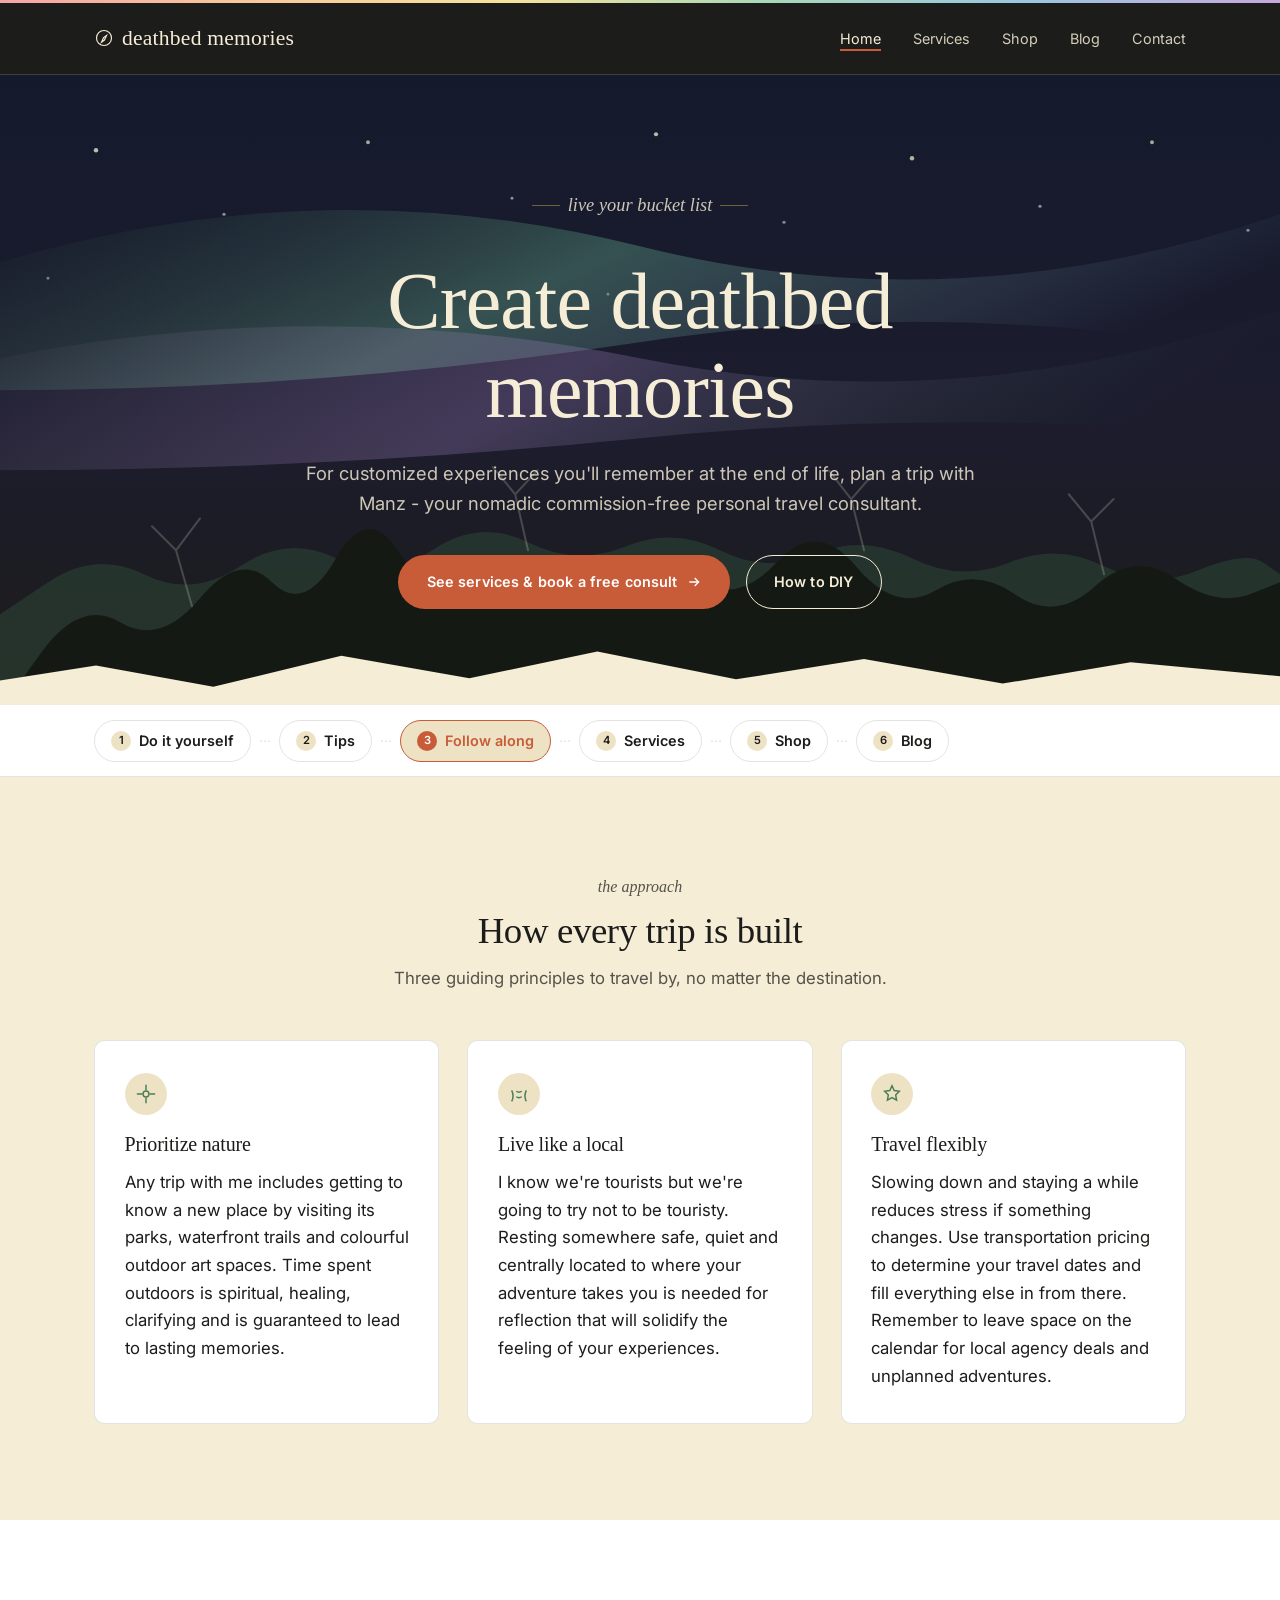
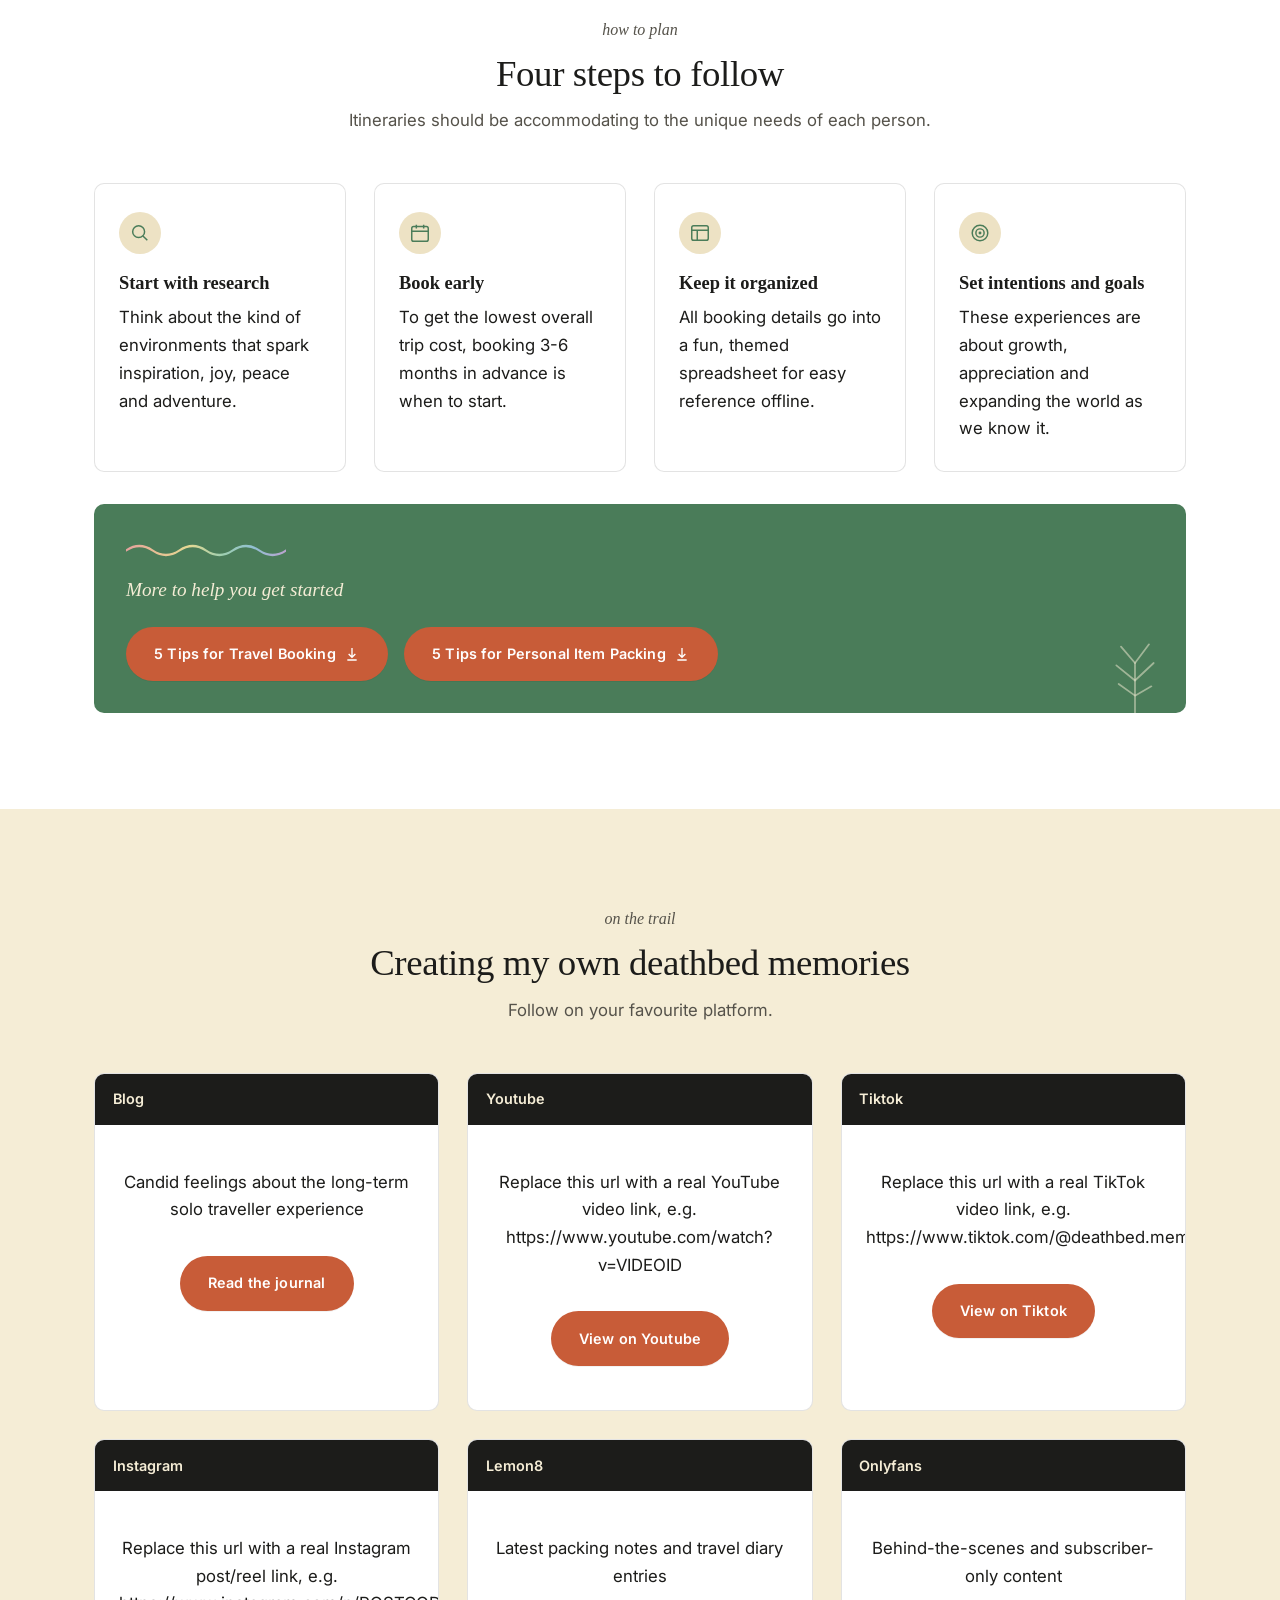
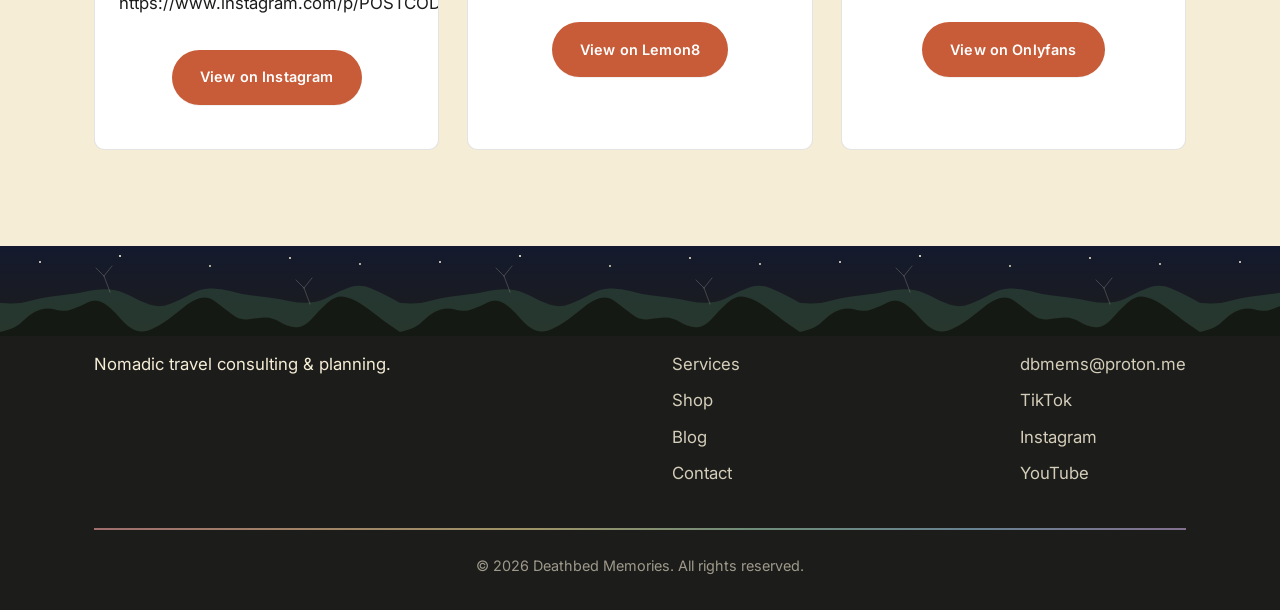
==== index.html @ 3b746b72 "Update text for tips and packing items" ====
<!DOCTYPE html>
<html lang="en">
<head>
<meta charset="UTF-8">
<meta name="viewport" content="width=device-width, initial-scale=1.0">
<title>Deathbed Memories — Travel Planning &amp; Consulting</title>
<meta name="description" content="Create the memories you want to have before you die.">
<link rel="preconnect" href="https://fonts.googleapis.com">
<link href="https://fonts.googleapis.com/css2?family=Inter:wght@400;500;600;700&display=swap" rel="stylesheet">
<link rel="stylesheet" href="css/style.css">
</head>
<body>

<header class="site-header">
  <nav class="nav">
    <a class="nav-logo" href="index.html">
      <svg width="20" height="20" viewBox="0 0 24 24" fill="none" stroke="currentColor" stroke-width="1.4"><circle cx="12" cy="12" r="9"/><path d="M15 9l-2.5 5.5L9 17l2.5-5.5L15 9z"/></svg>
      deathbed memories
    </a>
    <button class="nav-toggle" aria-label="Toggle menu">☰</button>
    <ul class="nav-links">
      <li><a href="index.html" class="active">Home</a></li>
      <li><a href="services.html">Services</a></li>
      <li><a href="shop.html">Shop</a></li>
      <li><a href="blog.html">Blog</a></li>
      <li><a href="contact.html">Contact</a></li>
    </ul>
  </nav>
</header>

<section class="hero">
  <div class="topo-bg" aria-hidden="true">
    <svg viewBox="0 0 800 400" preserveAspectRatio="xMidYMid slice">
      <defs>
        <linearGradient id="skyGrad" x1="0" y1="0" x2="0" y2="1">
          <stop offset="0%" stop-color="#141a2e"/>
          <stop offset="55%" stop-color="#1c1c2f"/>
          <stop offset="100%" stop-color="#1C1C1A"/>
        </linearGradient>
        <linearGradient id="auroraGrad1" x1="0" y1="0" x2="1" y2="0.3">
          <stop offset="0%" stop-color="#4A7C59" stop-opacity="0"/>
          <stop offset="50%" stop-color="#6fbf9a" stop-opacity="0.35"/>
          <stop offset="100%" stop-color="#9AC7E0" stop-opacity="0"/>
        </linearGradient>
        <linearGradient id="auroraGrad2" x1="0" y1="0" x2="1" y2="0.2">
          <stop offset="0%" stop-color="#C7A8DB" stop-opacity="0"/>
          <stop offset="50%" stop-color="#a888c9" stop-opacity="0.3"/>
          <stop offset="100%" stop-color="#4A7C59" stop-opacity="0"/>
        </linearGradient>
      </defs>
      <rect width="800" height="400" fill="url(#skyGrad)"/>
      <g fill="#F5EDD6">
        <circle cx="60" cy="50" r="1.4" opacity="0.8"/>
        <circle cx="140" cy="90" r="1" opacity="0.6"/>
        <circle cx="230" cy="45" r="1.2" opacity="0.7"/>
        <circle cx="320" cy="80" r="0.9" opacity="0.6"/>
        <circle cx="410" cy="40" r="1.3" opacity="0.8"/>
        <circle cx="490" cy="95" r="1" opacity="0.55"/>
        <circle cx="570" cy="55" r="1.4" opacity="0.75"/>
        <circle cx="650" cy="85" r="1" opacity="0.6"/>
        <circle cx="720" cy="45" r="1.2" opacity="0.7"/>
        <circle cx="780" cy="100" r="1" opacity="0.55"/>
        <circle cx="30" cy="130" r="0.9" opacity="0.5"/>
        <circle cx="380" cy="140" r="0.9" opacity="0.45"/>
      </g>
      <path d="M0,120 Q200,60 400,110 T800,90 L800,180 Q600,140 400,170 T0,200 Z" fill="url(#auroraGrad1)"/>
      <path d="M0,180 Q200,140 400,180 T800,150 L800,230 Q600,210 400,230 T0,250 Z" fill="url(#auroraGrad2)"/>
      <path d="M0,340 Q0,340 30,320 Q60,300 90,315 Q120,330 150,310 Q180,290 210,305 Q240,320 270,300 Q300,280 330,295 Q360,310 390,298 Q420,285 450,300 Q480,315 510,302 Q540,290 570,305 Q600,320 630,308 Q660,295 690,310 Q720,325 750,312 Q780,300 790,308 L800,315 L800,400 L0,400 Z" fill="#2f4a3a" opacity="0.55"/>
      <path d="M0,400 Q0,400 25,365 Q50,330 75,345 Q100,360 125,330 Q150,300 170,320 Q190,340 210,305 Q230,270 250,302 Q270,335 295,322 Q320,310 345,328 Q370,345 390,322 Q410,300 435,318 Q460,335 485,308 Q510,280 535,310 Q560,340 585,325 Q610,310 635,328 Q660,345 685,322 Q710,300 735,318 Q760,335 780,328 L800,320 L800,400 L0,400 Z" fill="#141a13"/>
      <g stroke="rgba(245,237,214,0.22)" stroke-width="1.3" fill="none" stroke-linecap="round">
        <path d="M120,335 L110,300 M110,300 L95,285 M110,300 L125,280"/>
        <path d="M330,300 L322,265 M322,265 L308,248 M322,265 L336,250"/>
        <path d="M540,300 L532,268 M532,268 L518,250 M532,268 L546,252"/>
        <path d="M690,315 L682,282 M682,282 L668,265 M682,282 L696,268"/>
      </g>
    </svg>
  </div>
  <div class="wrap hero-inner">
    <p class="hero-tag">live your bucket list</p>
    <h1>Create deathbed memories</h1>
    <p>
      For customized experiences you'll remember at the end of life, plan a trip with Manz - your nomadic commission-free personal travel consultant.
    </p>
    <div class="hero-actions">
      <a class="btn btn-primary" href="services.html">
        See services &amp; book a free consult
        <svg class="arrow" width="16" height="16" viewBox="0 0 24 24" fill="none" stroke="currentColor" stroke-width="2"><path d="M5 12h14M13 6l6 6-6 6"/></svg>
      </a>
      <a class="btn btn-outline" href="#concept">How to DIY</a>
    </div>
  </div>
  <div class="ridge-divider" aria-hidden="true">
    <svg viewBox="0 0 1200 120" preserveAspectRatio="none">
      <path fill="var(--color-cream)" d="M0,120 L0,72 L90,44 L200,84 L320,26 L440,68 L560,18 L690,70 L810,32 L940,78 L1060,38 L1200,64 L1200,120 Z"/>
    </svg>
  </div>
</section>

<nav class="trail-nav" aria-label="Page sections">
  <div class="wrap">
    <a class="trail-stop" data-section="concept" href="#concept"><span class="num">1</span> Do it yourself</a>
    <span class="trail-connector">···</span>
    <a class="trail-stop" data-section="values" href="#values"><span class="num">2</span> Tips</a>
    <span class="trail-connector">···</span>
    <a class="trail-stop" data-section="follow" href="#follow"><span class="num">3</span> Follow along</a>
    <span class="trail-connector">···</span>
    <a class="trail-stop" href="services.html"><span class="num">4</span> Services</a>
    <span class="trail-connector">···</span>
    <a class="trail-stop" href="shop.html"><span class="num">5</span> Shop</a>
    <span class="trail-connector">···</span>
    <a class="trail-stop" href="blog.html"><span class="num">6</span> Blog</a>
  </div>
</nav>

<section id="concept">
  <div class="wrap">
    <div class="section-head reveal">
      <p class="eyebrow">the approach</p>
      <h2>How every trip is built</h2>
      <p>
        Three guiding principles to travel by, no matter the destination.
      </p>
    </div>
    <div class="grid reveal-stagger">
      <div class="card reveal" style="--i:0">
        <div class="card-icon"><svg viewBox="0 0 24 24" fill="none" stroke="currentColor" stroke-width="1.6"><path d="M12 2v6M12 16v6M2 12h6M16 12h6"/><circle cx="12" cy="12" r="3.2"/></svg></div>
        <h3>Prioritize nature</h3>
        <p>
          Any trip with me includes getting to know a new place by visiting
          its parks, waterfront trails and colourful outdoor art spaces.
          Time spent outdoors is spiritual, healing, clarifying and is
          guaranteed to lead to lasting memories.
        </p>
      </div>
      <div class="card reveal" style="--i:1">
        <div class="card-icon"><svg viewBox="0 0 24 24" fill="none" stroke="currentColor" stroke-width="1.6"><path d="M4 20c2-4 2-8 0-12M20 20c-2-4-2-8 0-12" /><path d="M9 9c1.5 1 4.5 1 6 0M9 15c1.5 1 4.5 1 6 0"/></svg></div>
        <h3>Live like a local</h3>
        <p>
          I know we're tourists but we're going to try not to be touristy.
          Resting somewhere safe, quiet and centrally located to where your
          adventure takes you is needed for reflection that will solidify
          the feeling of your experiences.
        </p>
      </div>
      <div class="card reveal" style="--i:2">
        <div class="card-icon"><svg viewBox="0 0 24 24" fill="none" stroke="currentColor" stroke-width="1.6"><path d="M12 3l2.4 5.2L20 9l-4 4 1 5.8L12 16l-5 2.8 1-5.8-4-4 5.6-.8L12 3z"/></svg></div>
        <h3>Travel flexibly</h3>
        <p>
          Slowing down and staying a while reduces stress if something
          changes. Use transportation pricing to determine your travel
          dates and fill everything else in from there. Remember to leave
          space on the calendar for local agency deals and unplanned
          adventures.
        </p>
      </div>
    </div>
  </div>
</section>

<section id="values" class="section-alt">
  <div class="wrap">
    <div class="section-head reveal">
      <p class="eyebrow">how to plan</p>
      <h2>Four steps to follow</h2>
      <p>
        Itineraries should be accommodating to the unique needs of each
        person.
      </p>
    </div>
    <ul class="values-list reveal-stagger">
      <li class="reveal" style="--i:0">
        <div class="card-icon"><svg viewBox="0 0 24 24" fill="none" stroke="currentColor" stroke-width="1.6"><circle cx="10.5" cy="10.5" r="6.5"/><path d="M20 20l-4.8-4.8"/></svg></div>
        <strong>Start with research</strong>
        Think about the kind of environments that spark inspiration, joy,
        peace and adventure.
      </li>
      <li class="reveal" style="--i:1">
        <div class="card-icon"><svg viewBox="0 0 24 24" fill="none" stroke="currentColor" stroke-width="1.6"><rect x="3" y="5" width="18" height="16" rx="2"/><path d="M3 10h18M8 3v4M16 3v4"/></svg></div>
        <strong>Book early</strong>
        To get the lowest overall trip cost, booking 3-6 months in advance
        is when to start.
      </li>
      <li class="reveal" style="--i:2">
        <div class="card-icon"><svg viewBox="0 0 24 24" fill="none" stroke="currentColor" stroke-width="1.6"><rect x="3" y="4" width="18" height="16" rx="2"/><path d="M3 9h18M9 9v11"/></svg></div>
        <strong>Keep it organized</strong>
        All booking details go into a fun, themed spreadsheet for easy
        reference offline.
      </li>
      <li class="reveal" style="--i:3">
        <div class="card-icon"><svg viewBox="0 0 24 24" fill="none" stroke="currentColor" stroke-width="1.6"><circle cx="12" cy="12" r="8.5"/><circle cx="12" cy="12" r="4.5"/><circle cx="12" cy="12" r="0.8" fill="currentColor"/></svg></div>
        <strong>Set intentions and goals</strong>
        These experiences are about growth, appreciation and expanding the
        world as we know it.
      </li>
    </ul>
    <div class="who-block reveal mt-2">
      <div class="pride-squiggle" aria-hidden="true">
        <svg viewBox="0 0 300 24" preserveAspectRatio="none">
          <defs>
            <linearGradient id="prideGrad" x1="0" y1="0" x2="1" y2="0">
              <stop offset="0%" stop-color="#F6A5A5"/>
              <stop offset="20%" stop-color="#F8C99B"/>
              <stop offset="40%" stop-color="#F5E39B"/>
              <stop offset="60%" stop-color="#A8D8B9"/>
              <stop offset="80%" stop-color="#9AC7E0"/>
              <stop offset="100%" stop-color="#C7A8DB"/>
            </linearGradient>
          </defs>
          <path d="M0,14 Q25,2 50,14 T100,14 T150,14 T200,14 T250,14 T300,14" fill="none" stroke="url(#prideGrad)" stroke-width="3" stroke-linecap="round"/>
        </svg>
      </div>
      <svg class="who-tree" viewBox="0 0 60 80" aria-hidden="true">
        <path d="M30 74V30" stroke="var(--color-cream)" stroke-width="1.5" stroke-linecap="round" opacity="0.5"/>
        <path d="M30 30 L18 16 M30 30 L42 14 M30 45 L14 32 M30 45 L46 30 M30 58 L16 48 M30 58 L44 50" stroke="var(--color-cream)" stroke-width="1.5" stroke-linecap="round" opacity="0.5" fill="none"/>
      </svg>
      <p class="who-lead">More to help you get started</p>
      <div class="who-actions">
        <a class="btn btn-primary" href="files/5-tips-travel-booking.pdf" target="_blank" rel="noopener">
          5 Tips for Travel Booking
          <svg class="arrow" width="16" height="16" viewBox="0 0 24 24" fill="none" stroke="currentColor" stroke-width="2"><path d="M12 3v13M7 12l5 5 5-5M5 21h14"/></svg>
        </a>
        <a class="btn btn-primary" href="files/5-packing-tips.pdf" target="_blank" rel="noopener">
          5 Tips for Personal Item Packing
          <svg class="arrow" width="16" height="16" viewBox="0 0 24 24" fill="none" stroke="currentColor" stroke-width="2"><path d="M12 3v13M7 12l5 5 5-5M5 21h14"/></svg>
        </a>
      </div>
    </div>
  </div>
</section>

<section id="follow">
  <div class="wrap">
    <div class="section-head reveal">
      <p class="eyebrow">on the trail</p>
      <h2>Creating my own deathbed memories</h2>
      <p>Follow on your favourite platform.</p>
    </div>
    <div class="grid reveal" id="social-grid">
      <div class="social-card">
        <div class="platform-label"><span>Blog</span></div>
        <div class="link-card">
          <p>Candid feelings about the long-term solo traveller experience</p>
          <a class="btn btn-primary mt-2" href="blog.html">Read the journal</a>
        </div>
      </div>
      <!-- the rest are filled in by js/social.js -->
    </div>
  </div>
</section>

<footer class="site-footer">
  <div class="wrap">
    <div class="footer-grid">
      <div>
        <h4>deathbed memories</h4>
        <p>Nomadic travel consulting &amp; planning.</p>
      </div>
      <div>
        <h4>Site</h4>
        <ul class="footer-links">
          <li><a href="services.html">Services</a></li>
          <li><a href="shop.html">Shop</a></li>
          <li><a href="blog.html">Blog</a></li>
          <li><a href="contact.html">Contact</a></li>
        </ul>
      </div>
      <div>
        <h4>Contact</h4>
        <ul class="footer-links">
          <li><a href="mailto:dbmems@proton.me">dbmems@proton.me</a></li>
          <li><a href="https://www.tiktok.com/@deathbed.memories" target="_blank" rel="noopener">TikTok</a></li>
          <li><a href="https://www.instagram.com/deathbed.memories/" target="_blank" rel="noopener">Instagram</a></li>
          <li><a href="https://www.youtube.com/@deathbed.memoriess" target="_blank" rel="noopener">YouTube</a></li>
        </ul>
      </div>
    </div>
    <div class="footer-bottom">&copy; 2026 Deathbed Memories. All rights reserved.</div>
  </div>
</footer>

<script src="js/main.js"></script>
<script src="js/reveal.js"></script>
<script src="js/social.js"></script>
</body>
</html>
---- css/style.css ----
/* ============================================================
   DEATHBED MEMORIES — GLOBAL STYLESHEET (v2, redesign)
   ============================================================
   HOW TO EDIT THIS FILE:
   - Search this file for the SECTION label you want, e.g. "COLORS"
     or "BUTTONS" (Ctrl/Cmd+F).
   - Colors, fonts and sizes are set ONCE as variables in section 1.
     Change a value there and it updates the whole site.
   - The design concept: a "trail map" motif — thin topographic
     contour lines, ridge-line dividers between sections, and a
     waypoint trail as in-page navigation on the homepage. It's all
     drawn with CSS/SVG, so nothing here depends on photos loading.
   ============================================================ */

/* ---------- 1. COLORS, FONTS & SPACING (edit these first) ---------- */
:root {
  /* Brand colors — from your brand deck. Change a hex code here to
     change that color everywhere on the site. */
  --color-dark:       #1C1C1A;  /* near-black — dark sections, body text */
  --color-cream:      #F5EDD6;  /* main background */
  --color-cream-2:    #EDE2C4;  /* slightly deeper cream, for texture/cards */
  --color-terracotta: #C85C38;  /* primary accent — buttons, links, warmth */
  --color-forest:     #4A7C59;  /* secondary accent — nature, values */
  --color-yellow:     #D4A843;  /* highlight accent, used sparingly */
  --color-white:      #FFFFFF;
  --color-line:       rgba(28,28,26,0.12); /* hairline / contour line color on light bg */
  --color-line-dark:  rgba(245,237,214,0.16); /* contour line color on dark bg */

  /* Fonts — headers stay Georgia (your brand deck spec, loads
     instantly, no download). Body uses "Inter", a free Google Font.
     To swap either, change the variable AND the <link> tag in each
     HTML file's <head>. */
  --font-header: Georgia, 'Times New Roman', serif;
  --font-body: 'Inter', -apple-system, BlinkMacSystemFont, 'Segoe UI', sans-serif;

  /* Font sizes — change these to resize text across the whole site */
  --size-hero:    clamp(2.6rem, 7vw, 5rem);
  --size-h1:      clamp(2rem, 4vw, 2.8rem);
  --size-h2:      clamp(1.6rem, 3.2vw, 2.3rem);
  --size-h3:      1.25rem;
  --size-body:    1.05rem;
  --size-small:   0.9rem;

  /* Spacing + shape */
  --radius: 10px;
  --radius-pill: 999px;
  --max-width: 1140px;
  --gap: 1.75rem;
  --section-padding: 6rem;
  --ease: cubic-bezier(.22,.68,0,1);
}

/* ---------- 2. RESET & BASE ---------- */
* { box-sizing: border-box; margin: 0; padding: 0; }

html { scroll-behavior: smooth; }

@media (prefers-reduced-motion: reduce) {
  html { scroll-behavior: auto; }
  *, *::before, *::after { animation-duration: 0.001ms !important; transition-duration: 0.001ms !important; }
}

body {
  font-family: var(--font-body);
  font-size: var(--size-body);
  color: var(--color-dark);
  background: var(--color-cream);
  line-height: 1.65;
}

img { max-width: 100%; display: block; }

a { color: var(--color-terracotta); text-decoration: none; }
a:hover { text-decoration: underline; }

h1, h2, h3 {
  font-family: var(--font-header);
  line-height: 1.12;
  font-weight: normal;
  letter-spacing: -0.01em;
}

.wrap {
  max-width: var(--max-width);
  margin: 0 auto;
  padding: 0 1.5rem;
}

section { padding: var(--section-padding) 0; position: relative; }

a:focus-visible, button:focus-visible, input:focus-visible, textarea:focus-visible, select:focus-visible {
  outline: 3px solid var(--color-forest);
  outline-offset: 2px;
}

/* ---------- 3. SCROLL-REVEAL (one deliberate motion, not scattered) ---------- */
.reveal {
  opacity: 0;
  transform: translateY(18px);
  transition: opacity 0.7s var(--ease), transform 0.7s var(--ease);
}
.reveal.in-view { opacity: 1; transform: translateY(0); }
.reveal-stagger.in-view > * { transition-delay: calc(var(--i, 0) * 90ms); }

/* ---------- 4. TOPOGRAPHIC TEXTURE (background contour lines) ---------- */
.topo-bg {
  position: absolute;
  inset: 0;
  pointer-events: none;
  opacity: 0.95;
  overflow: hidden;
}
.topo-bg svg { width: 100%; height: 100%; }

/* Ridge-line divider between sections — an SVG silhouette that reads
   as a distant mountain range. Placed at the bottom of a section. */
.ridge-divider {
  display: block;
  width: 100%;
  height: auto;
  line-height: 0;
}
.ridge-divider svg { width: 100%; height: 64px; display: block; }

/* ---------- 5. NAVIGATION ---------- */
.site-header {
  background: var(--color-dark);
  color: var(--color-cream);
  position: sticky;
  top: 0;
  z-index: 50;
  border-bottom: 1px solid var(--color-line-dark);
}
.site-header::before {
  content: '';
  display: block;
  height: 3px;
  width: 100%;
  background: linear-gradient(90deg, #F6A5A5, #F8C99B, #F5E39B, #A8D8B9, #9AC7E0, #C7A8DB);
}

.nav {
  display: flex;
  align-items: center;
  justify-content: space-between;
  padding: 1.1rem 1.5rem;
  max-width: var(--max-width);
  margin: 0 auto;
}

.nav-logo {
  font-family: var(--font-header);
  font-size: 1.35rem;
  color: var(--color-cream);
  letter-spacing: 0.01em;
  display: flex;
  align-items: center;
  gap: 0.5rem;
}
.nav-logo:hover { text-decoration: none; opacity: 0.85; }
.nav-logo svg { flex-shrink: 0; }

.nav-links {
  display: flex;
  align-items: center;
  gap: 2rem;
  list-style: none;
}

.nav-links a {
  color: var(--color-cream);
  font-size: var(--size-small);
  opacity: 0.85;
  position: relative;
  padding-bottom: 4px;
}
.nav-links a:hover { opacity: 1; text-decoration: none; }
.nav-links a.active { opacity: 1; }
.nav-links a.active::after {
  content: '';
  position: absolute;
  left: 0; right: 0; bottom: 0;
  height: 2px;
  background: var(--color-terracotta);
}

.nav-toggle {
  display: none;
  background: none;
  border: none;
  color: var(--color-cream);
  font-size: 1.6rem;
  cursor: pointer;
}

@media (max-width: 780px) {
  .nav-toggle { display: block; }
  .nav-links {
    display: none;
    flex-direction: column;
    align-items: flex-start;
    gap: 1.25rem;
    width: 100%;
    padding: 1.5rem 1.5rem 2rem;
  }
  .nav-links.open { display: flex; }
  .nav { flex-wrap: wrap; }
}

/* ---------- 6. HERO ---------- */
.hero {
  background: var(--color-dark);
  color: var(--color-cream);
  padding: 7rem 0 6rem;
  text-align: center;
  overflow: hidden;
}

.hero-inner { position: relative; z-index: 2; }

.hero h1 {
  font-size: var(--size-hero);
  color: var(--color-cream);
  max-width: 17ch;
  margin: 0 auto 1.4rem;
}

.hero p {
  max-width: 58ch;
  margin: 0 auto 2.25rem;
  font-size: 1.15rem;
  color: var(--color-cream);
  opacity: 0.82;
}

.hero-tag {
  display: inline-flex;
  align-items: center;
  gap: 0.5rem;
  font-family: var(--font-header);
  font-style: italic;
  color: var(--color-yellow);
  margin-bottom: 1.25rem;
  font-size: 1.05rem;
}
.hero-tag::before, .hero-tag::after {
  content: '';
  width: 28px;
  height: 1px;
  background: var(--color-yellow);
  opacity: 0.6;
}

.hero-actions { display: flex; gap: 1rem; justify-content: center; flex-wrap: wrap; }

.hero .ridge-divider { position: absolute; left: 0; right: 0; bottom: -1px; z-index: 1; }

/* Simple hero page variant (for interior pages — no big topo bg) */
.hero-simple { padding: 5.5rem 0 5rem; text-align: left; }
.hero-simple h1 { margin: 0 0 1rem; }
.hero-simple p { margin: 0; max-width: 60ch; }
.hero-simple .hero-tag { margin-bottom: 0.85rem; }

/* ---------- 7. BUTTONS ---------- */
.btn {
  display: inline-flex;
  align-items: center;
  gap: 0.5rem;
  padding: 0.9rem 1.7rem;
  border-radius: var(--radius-pill);
  font-size: var(--size-small);
  font-weight: 600;
  letter-spacing: 0.01em;
  cursor: pointer;
  border: 1.5px solid transparent;
  transition: transform 0.2s var(--ease), background 0.2s var(--ease), box-shadow 0.2s var(--ease);
}
.btn:hover { text-decoration: none; transform: translateY(-2px); }
.btn .arrow { transition: transform 0.2s var(--ease); }
.btn:hover .arrow { transform: translateX(3px); }

.btn-primary {
  background: var(--color-terracotta);
  color: var(--color-white);
  box-shadow: 0 1px 0 rgba(0,0,0,0.05);
}
.btn-primary:hover { background: #b34f2c; box-shadow: 0 8px 20px -8px rgba(200,92,56,0.55); }

.btn-outline {
  background: transparent;
  border-color: currentColor;
  color: var(--color-cream);
}
.btn-outline:hover { background: rgba(245,237,214,0.08); }

.btn-outline-dark {
  background: transparent;
  border-color: var(--color-dark);
  color: var(--color-dark);
}
.btn-outline-dark:hover { background: rgba(28,28,26,0.05); }

.btn-dark {
  background: var(--color-dark);
  color: var(--color-cream);
}

/* ---------- 8. SECTION HEADINGS ---------- */
.section-head {
  text-align: center;
  max-width: 62ch;
  margin: 0 auto 3rem;
}
.eyebrow {
  display: inline-block;
  font-family: var(--font-header);
  font-style: italic;
  color: var(--color-terracotta);
  margin-bottom: 0.6rem;
  font-size: 1rem;
}
.section-head h2 { font-size: var(--size-h2); margin-bottom: 0.85rem; }
.section-head p { color: #55524a; }

.section-alt { background: var(--color-white); }
.section-tint { background: var(--color-cream-2); }

/* ---------- 9. CARD GRIDS ---------- */
.grid {
  display: grid;
  gap: var(--gap);
  grid-template-columns: repeat(auto-fit, minmax(260px, 1fr));
}

.card {
  background: var(--color-white);
  border-radius: var(--radius);
  padding: 2rem 1.85rem;
  border: 1px solid var(--color-line);
  display: flex;
  flex-direction: column;
  gap: 0.85rem;
  transition: transform 0.25s var(--ease), box-shadow 0.25s var(--ease), border-color 0.25s var(--ease);
}
.card:hover {
  transform: translateY(-4px);
  box-shadow: 0 16px 32px -20px rgba(28,28,26,0.25);
  border-color: transparent;
}

.card-icon {
  width: 42px; height: 42px;
  display: flex; align-items: center; justify-content: center;
  border-radius: 50%;
  background: var(--color-cream-2);
  color: var(--color-forest);
  margin-bottom: 0.25rem;
}
.card-icon svg { width: 22px; height: 22px; }

.card h3 { font-size: var(--size-h3); }

.card .price {
  font-family: var(--font-header);
  font-size: 1.6rem;
  color: var(--color-terracotta);
}

.tag {
  display: inline-block;
  font-size: 0.72rem;
  letter-spacing: 0.04em;
  color: var(--color-forest);
  border: 1px solid var(--color-forest);
  border-radius: var(--radius-pill);
  padding: 0.2rem 0.75rem;
  width: fit-content;
}

/* ---------- 10. VALUES LIST ---------- */
.values-list {
  list-style: none;
  display: grid;
  gap: var(--gap);
  grid-template-columns: repeat(auto-fit, minmax(230px, 1fr));
  margin-top: 2.5rem;
}
.values-list li {
  background: var(--color-white);
  border-radius: var(--radius);
  padding: 1.75rem 1.5rem;
  border: 1px solid var(--color-line);
}
.values-list .card-icon { margin-bottom: 0.9rem; }
.values-list strong { display: block; font-family: var(--font-header); font-size: 1.15rem; margin-bottom: 0.35rem; }

.who-block {
  position: relative;
  background: var(--color-forest);
  color: var(--color-cream);
  border-radius: var(--radius);
  padding: 2.25rem 2rem 2rem;
  overflow: hidden;
}
.who-block p { font-size: 1.05rem; line-height: 1.7; max-width: 68ch; position: relative; z-index: 2; }
.who-block strong { font-family: var(--font-header); font-style: italic; font-weight: normal; }
.who-block .pride-squiggle { width: 160px; margin-bottom: 1rem; opacity: 0.9; }
.who-block .pride-squiggle svg { width: 100%; height: 18px; display: block; }
.who-block .who-tree {
  position: absolute;
  right: 1rem; bottom: -0.5rem;
  width: 70px; height: auto;
}
.who-block .who-lead {
  font-family: var(--font-header);
  font-style: italic;
  font-size: 1.2rem;
  margin-bottom: 1.25rem;
  position: relative;
  z-index: 2;
}
.who-block .who-actions {
  display: flex;
  gap: 1rem;
  flex-wrap: wrap;
  position: relative;
  z-index: 2;
}

/* ---------- 11. FORMS ---------- */
form { display: flex; flex-direction: column; gap: 1.1rem; max-width: 520px; }

label { font-size: var(--size-small); font-weight: 600; }

input, textarea, select {
  font-family: var(--font-body);
  font-size: 1rem;
  padding: 0.8rem 0.9rem;
  border: 1.5px solid #d8cead;
  border-radius: var(--radius);
  background: var(--color-white);
  width: 100%;
  transition: border-color 0.2s var(--ease);
}
input:focus, textarea:focus, select:focus { border-color: var(--color-forest); }

textarea { min-height: 140px; resize: vertical; }

.form-note { font-size: var(--size-small); color: #666; }
.form-status { font-size: var(--size-small); font-weight: 600; }
.form-status.success { color: var(--color-forest); }
.form-status.error { color: var(--color-terracotta); }

.inline-form {
  flex-direction: row;
  flex-wrap: wrap;
  gap: 0.75rem;
  max-width: none;
}
.inline-form input { flex: 1; min-width: 220px; }

/* ---------- 12. BLOG ---------- */
.blog-list { display: flex; flex-direction: column; gap: 1.25rem; }

.blog-item {
  background: var(--color-white);
  border-radius: var(--radius);
  padding: 1.85rem 2rem;
  border: 1px solid var(--color-line);
  cursor: pointer;
  transition: border-color 0.2s var(--ease);
}
.blog-item:hover { border-color: var(--color-terracotta); }
.blog-item h3 { font-size: 1.3rem; margin-bottom: 0.3rem; }
.blog-meta { font-size: var(--size-small); color: #777; margin-bottom: 0.75rem; }
.blog-body { margin-top: 1rem; display: none; }
.blog-body.open { display: block; }
.blog-body img { border-radius: var(--radius); margin: 1rem 0; }
.blog-body p { margin-bottom: 1rem; }

/* ---------- 13. SOCIAL / RECENT CONTENT ---------- */
.social-card {
  background: var(--color-white);
  border-radius: var(--radius);
  overflow: hidden;
  border: 1px solid var(--color-line);
  display: flex;
  flex-direction: column;
  transition: transform 0.25s var(--ease), box-shadow 0.25s var(--ease);
}
.social-card:hover { transform: translateY(-4px); box-shadow: 0 16px 32px -20px rgba(28,28,26,0.25); }
.social-card .platform-label {
  padding: 0.85rem 1.1rem;
  font-size: var(--size-small);
  font-weight: 600;
  background: var(--color-dark);
  color: var(--color-cream);
  display: flex;
  align-items: center;
  justify-content: space-between;
}
.social-card .embed-wrap { padding: 0; }
.social-card .link-card {
  padding: 2.75rem 1.5rem;
  text-align: center;
}

/* ---------- 14. SHOP ---------- */
.product-image {
  width: 100%;
  aspect-ratio: 1 / 1;
  object-fit: cover;
  border-radius: calc(var(--radius) - 2px);
  background: var(--color-cream-2);
}
.hat-swatches {
  display: flex;
  gap: 0.65rem;
  margin-top: 0.5rem;
}
.hat-swatch {
  width: 28px;
  height: 28px;
  border-radius: 50%;
  border: 2px solid var(--color-line);
  padding: 0;
  cursor: pointer;
  transition: transform 0.15s var(--ease), box-shadow 0.15s var(--ease);
}
.hat-swatch:hover { transform: scale(1.1); }
.hat-swatch.active {
  border-color: var(--color-white);
  box-shadow: 0 0 0 2px var(--color-terracotta);
}
.hat-specs {
  list-style: none;
  display: flex;
  flex-direction: column;
  gap: 0.4rem;
  font-size: 0.85rem;
  color: #55524a;
}
.hat-specs li {
  padding-left: 1rem;
  position: relative;
}
.hat-specs li::before {
  content: '';
  position: absolute;
  left: 0; top: 0.55em;
  width: 5px; height: 5px;
  border-radius: 50%;
  background: var(--color-terracotta);
}
.shop-layout {
  display: grid;
  gap: var(--gap);
  grid-template-columns: 1fr 1.1fr;
  align-items: start;
}
.contact-layout {
  display: grid;
  gap: var(--gap);
  grid-template-columns: 1.3fr 1fr;
  align-items: start;
}
@media (max-width: 780px) {
  .shop-layout, .contact-layout { grid-template-columns: 1fr; }
}

/* ---------- 15. TRAIL NAV (homepage in-page navigation) ---------- */
.trail-nav {
  position: sticky;
  top: 5.5rem;
  z-index: 30;
  background: var(--color-white);
  border-bottom: 1px solid var(--color-line);
}
.trail-nav .wrap {
  display: flex;
  align-items: center;
  gap: 0.5rem;
  overflow-x: auto;
  padding-top: 0.9rem;
  padding-bottom: 0.9rem;
  scrollbar-width: thin;
}
.trail-stop {
  display: flex;
  align-items: center;
  gap: 0.5rem;
  white-space: nowrap;
  padding: 0.5rem 1rem;
  border-radius: var(--radius-pill);
  font-size: var(--size-small);
  font-weight: 600;
  color: var(--color-dark);
  border: 1px solid var(--color-line);
  transition: background 0.2s var(--ease), border-color 0.2s var(--ease), color 0.2s var(--ease);
}
.trail-stop:hover, .trail-stop:focus-visible { text-decoration: none; border-color: var(--color-terracotta); color: var(--color-terracotta); }
.trail-stop .num {
  display: flex; align-items: center; justify-content: center;
  width: 20px; height: 20px;
  border-radius: 50%;
  background: var(--color-cream-2);
  font-size: 0.7rem;
}
.trail-connector { color: var(--color-line); font-size: 0.9rem; }
.trail-stop.is-active { border-color: var(--color-terracotta); color: var(--color-terracotta); background: var(--color-cream-2); }
.trail-stop.is-active .num { background: var(--color-terracotta); color: var(--color-white); }

/* ---------- 16. FOOTER ---------- */
.site-footer {
  background: var(--color-dark);
  color: var(--color-cream);
  padding: 4rem 0 2rem;
  position: relative;
  overflow: hidden;
}
.site-footer::before {
  content: '';
  position: absolute;
  top: 0; left: 0; right: 0;
  height: 90px;
  background-image: url("data:image/svg+xml,%3Csvg%20xmlns='http://www.w3.org/2000/svg'%20width='400'%20height='90'%20viewBox='0%200%20400%2090'%3E%3Cdefs%3E%3ClinearGradient%20id='sg'%20x1='0'%20y1='0'%20x2='0'%20y2='1'%3E%3Cstop%20offset='0%'%20stop-color='%23141a2e'/%3E%3Cstop%20offset='100%'%20stop-color='%231C1C1A'/%3E%3C/linearGradient%3E%3C/defs%3E%3Crect%20width='400'%20height='90'%20fill='url(%23sg)'/%3E%3Cg%20fill='%23F5EDD6'%3E%3Ccircle%20cx='40'%20cy='16'%20r='1'/%3E%3Ccircle%20cx='120'%20cy='10'%20r='1.1'/%3E%3Ccircle%20cx='210'%20cy='20'%20r='0.9'/%3E%3Ccircle%20cx='290'%20cy='12'%20r='1'/%3E%3Ccircle%20cx='360'%20cy='18'%20r='0.9'/%3E%3C/g%3E%3Cpath%20d='M0,57.1%20Q0,57.1%2010,57.4%20Q20,57.7%2030,54.9%20Q40,52.0%2050,50.7%20Q60,49.4%2070,48.3%20Q80,47.1%2090,44.8%20Q100,42.5%20110,43.4%20Q120,44.2%20130,49.8%20Q140,55.4%20150,58.7%20Q160,62.0%20170,58.0%20Q180,54.0%20190,48.4%20Q200,42.9%20210,42.6%20Q220,42.3%20230,45.1%20Q240,48.0%20250,49.3%20Q260,50.6%20270,51.7%20Q280,52.9%20290,55.2%20Q300,57.5%20310,56.6%20Q320,55.8%20330,50.2%20Q340,44.6%20350,41.3%20Q360,38.0%20370,42.0%20Q380,46.0%20390,51.6%20L400,57.1%20L400,90%20L0,90%20Z'%20fill='%232f4a3a'%20opacity='0.6'/%3E%3Cpath%20d='M0,86.0%20Q0,86.0%208,83.8%20Q16,81.7%2024,73.9%20Q32,66.1%2040,63.7%20Q48,61.3%2056,63.7%20Q64,66.1%2072,63.3%20Q80,60.6%2088,56.3%20Q96,52.1%20104,57.2%20Q112,62.3%20120,72.0%20Q128,81.7%20136,84.4%20Q144,87.1%20152,83.1%20Q160,79.1%20168,73.4%20Q176,67.6%20184,61.0%20Q192,54.4%20200,52.1%20Q208,49.7%20216,55.9%20Q224,62.1%20232,68.3%20Q240,74.5%20248,73.3%20Q256,72.1%20264,71.5%20Q272,70.9%20280,76.0%20Q288,81.0%20296,81.2%20Q304,81.5%20312,72.4%20Q320,63.4%20328,56.3%20Q336,49.3%20344,50.7%20Q352,52.0%20360,57.2%20Q368,62.4%20376,68.7%20Q384,75.1%20392,80.6%20L400,86.0%20L400,90%20L0,90%20Z'%20fill='%23141a13'/%3E%3Cg%20stroke='rgba(245,237,214,0.2)'%20stroke-width='1'%20fill='none'%20stroke-linecap='round'%3E%3Cpath%20d='M110,46%20L104,30%20M104,30%20L96,22%20M104,30%20L112,20'/%3E%3Cpath%20d='M310,58%20L304,42%20M304,42%20L296,34%20M304,42%20L312,32'/%3E%3C/g%3E%3C/svg%3E");
  background-repeat: repeat-x;
  background-position: top left;
  background-size: 400px 90px;
}
.footer-grid {
  display: flex;
  flex-wrap: wrap;
  justify-content: space-between;
  gap: 2.5rem;
  margin-bottom: 2.5rem;
}
.footer-grid h4 {
  font-family: var(--font-header);
  margin-bottom: 0.85rem;
  color: var(--color-yellow);
}
.footer-links { list-style: none; display: flex; flex-direction: column; gap: 0.55rem; }
.footer-links a { color: var(--color-cream); opacity: 0.85; }
.footer-bottom {
  border-top: 2px solid transparent;
  border-image: linear-gradient(90deg, #F6A5A5, #F8C99B, #F5E39B, #A8D8B9, #9AC7E0, #C7A8DB) 1;
  padding-top: 1.5rem;
  font-size: var(--size-small);
  opacity: 0.6;
  text-align: center;
}

/* ---------- 17. UTILITIES ---------- */
.center { text-align: center; }
.mt-2 { margin-top: 2rem; }
.mb-2 { margin-bottom: 2rem; }
.sr-only {
  position: absolute; width: 1px; height: 1px;
  padding: 0; margin: -1px; overflow: hidden;
  clip: rect(0,0,0,0); white-space: nowrap; border: 0;
}

/* ---------- 18. BACKGROUND PHOTOS (optional, any section) ----------
   Add class="has-bg-photo" plus an inline style with the image, e.g.:
   <section class="hero hero-simple has-bg-photo" style="background-image:url('images/backgrounds/services-hero.jpg')">
   A dark gradient overlay is added automatically so text stays
   readable over any photo — you don't need to darken the photo
   yourself. See css-editor.html's "Background Photos" section for a
   tool that writes this snippet for you. */
.has-bg-photo {
  position: relative;
  background-size: cover;
  background-position: center;
  z-index: 0;
}
.has-bg-photo::before {
  content: '';
  position: absolute;
  inset: 0;
  background: linear-gradient(180deg, rgba(28,28,26,0.55), rgba(28,28,26,0.8));
  z-index: 0;
}
.has-bg-photo > .wrap,
.has-bg-photo .hero-inner {
  position: relative;
  z-index: 1;
}
.has-bg-photo h1, .has-bg-photo h2, .has-bg-photo h3,
.has-bg-photo p, .has-bg-photo .eyebrow, .has-bg-photo .hero-tag {
  color: var(--color-cream);
}
.has-bg-photo .section-head p { color: var(--color-cream); opacity: 0.85; }
.hero-simple .wrap { position: relative; z-index: 2; }
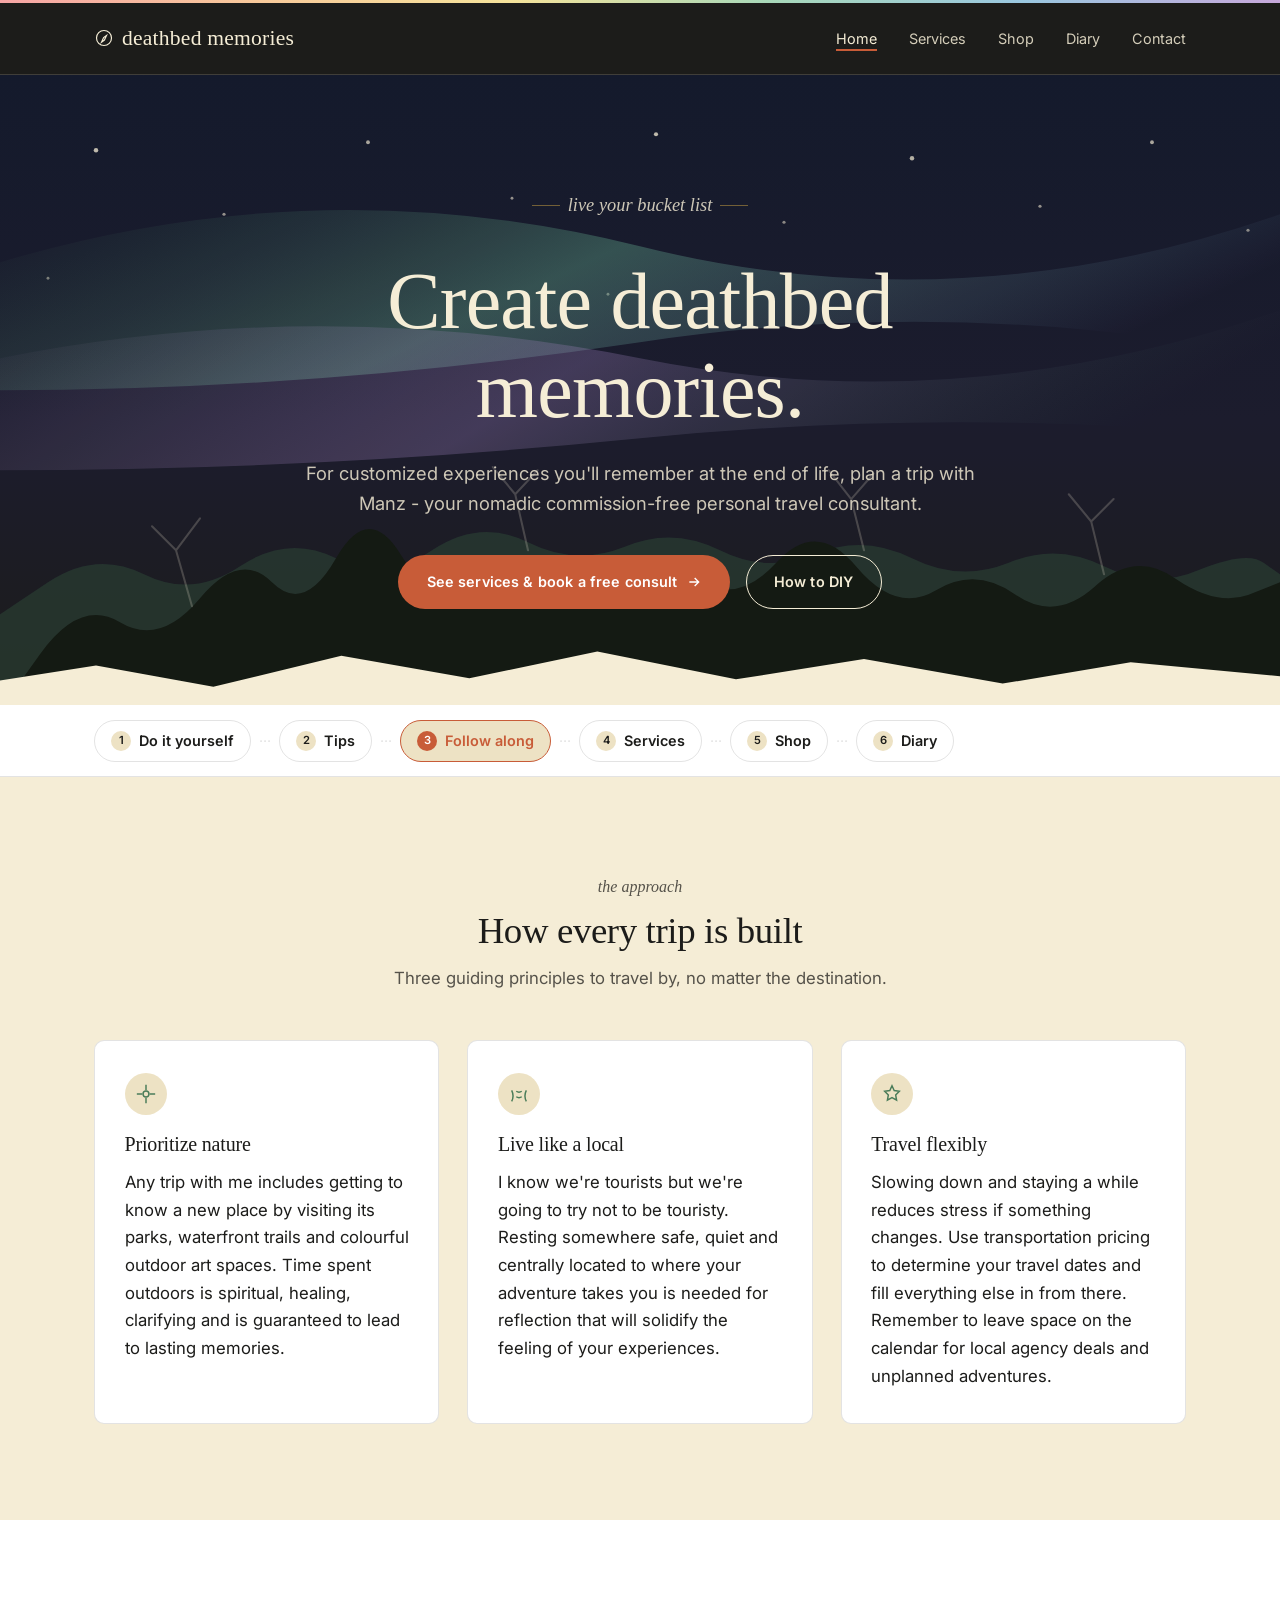
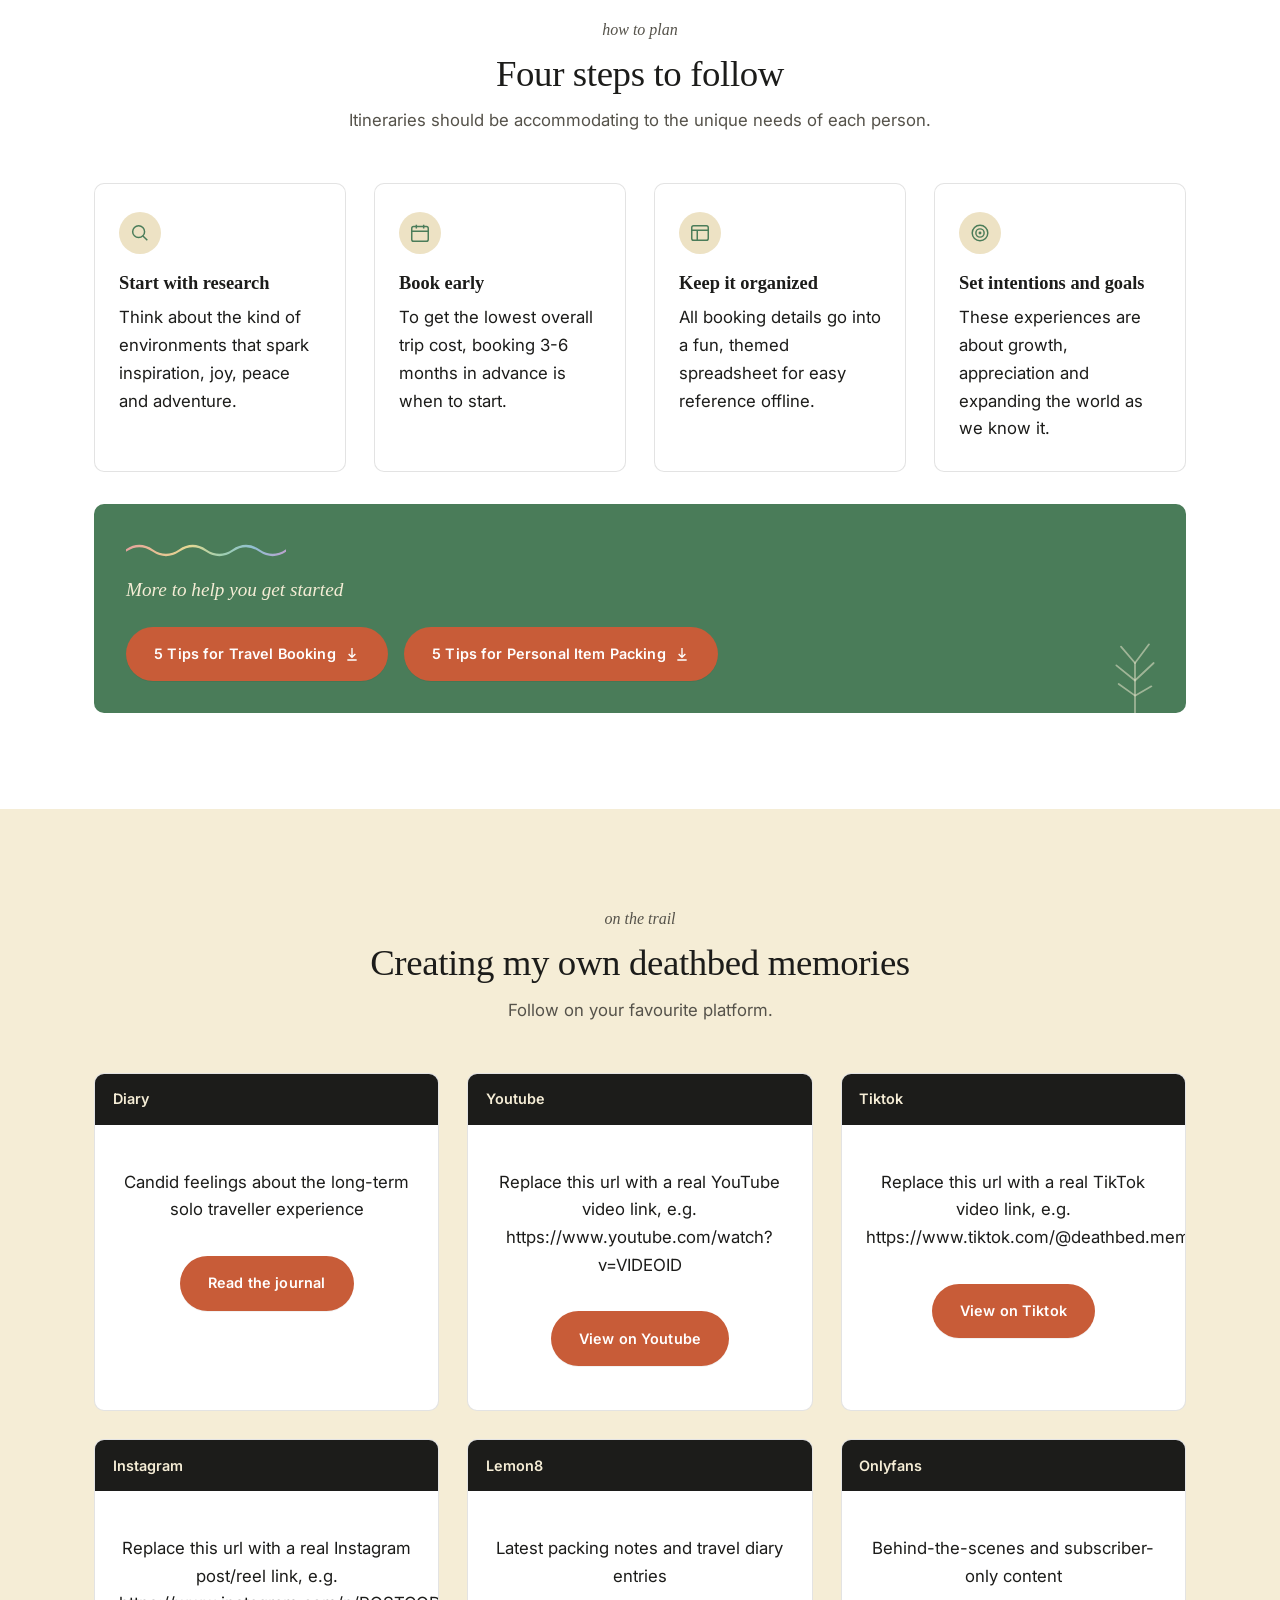
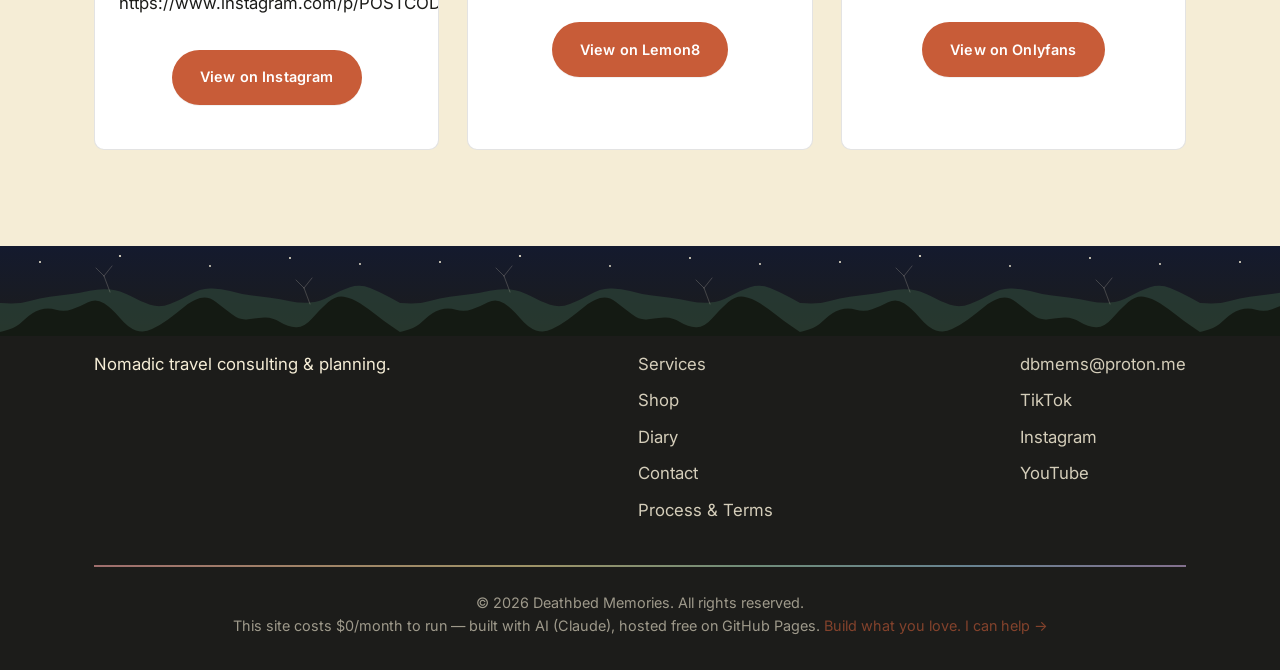
==== commit a91ca5d9: "Rename 'Blog' to 'Diary' and update footer Updated references from 'Blog' to 'Diary' for consistency" ====
--- a/index.html
+++ b/index.html
@@ -22,7 +22,7 @@
       <li><a href="index.html" class="active">Home</a></li>
       <li><a href="services.html">Services</a></li>
       <li><a href="shop.html">Shop</a></li>
-      <li><a href="blog.html">Blog</a></li>
+      <li><a href="blog.html">Diary</a></li>
       <li><a href="contact.html">Contact</a></li>
     </ul>
   </nav>
@@ -77,7 +77,7 @@
   </div>
   <div class="wrap hero-inner">
     <p class="hero-tag">live your bucket list</p>
-    <h1>Create deathbed memories</h1>
+    <h1>Create deathbed memories.</h1>
     <p>
       For customized experiences you'll remember at the end of life, plan a trip with Manz - your nomadic commission-free personal travel consultant.
     </p>
@@ -108,7 +108,7 @@
     <span class="trail-connector">···</span>
     <a class="trail-stop" href="shop.html"><span class="num">5</span> Shop</a>
     <span class="trail-connector">···</span>
-    <a class="trail-stop" href="blog.html"><span class="num">6</span> Blog</a>
+    <a class="trail-stop" href="blog.html"><span class="num">6</span> Diary</a>
   </div>
 </nav>
 
@@ -237,7 +237,7 @@
     </div>
     <div class="grid reveal" id="social-grid">
       <div class="social-card">
-        <div class="platform-label"><span>Blog</span></div>
+        <div class="platform-label"><span>Diary</span></div>
         <div class="link-card">
           <p>Candid feelings about the long-term solo traveller experience</p>
           <a class="btn btn-primary mt-2" href="blog.html">Read the journal</a>
@@ -260,8 +260,9 @@
         <ul class="footer-links">
           <li><a href="services.html">Services</a></li>
           <li><a href="shop.html">Shop</a></li>
-          <li><a href="blog.html">Blog</a></li>
+          <li><a href="blog.html">Diary</a></li>
           <li><a href="contact.html">Contact</a></li>
+          <li><a href="process.html">Process &amp; Terms</a></li>
         </ul>
       </div>
       <div>
@@ -274,7 +275,10 @@
         </ul>
       </div>
     </div>
-    <div class="footer-bottom">&copy; 2026 Deathbed Memories. All rights reserved.</div>
+    <div class="footer-bottom">
+      <p>&copy; 2026 Deathbed Memories. All rights reserved.</p>
+      <p class="footer-free">This site costs $0/month to run — built with AI (Claude), hosted free on GitHub Pages. <a href="contact.html?topic=website">Build what you love. I can help →</a></p>
+    </div>
   </div>
 </footer>
 
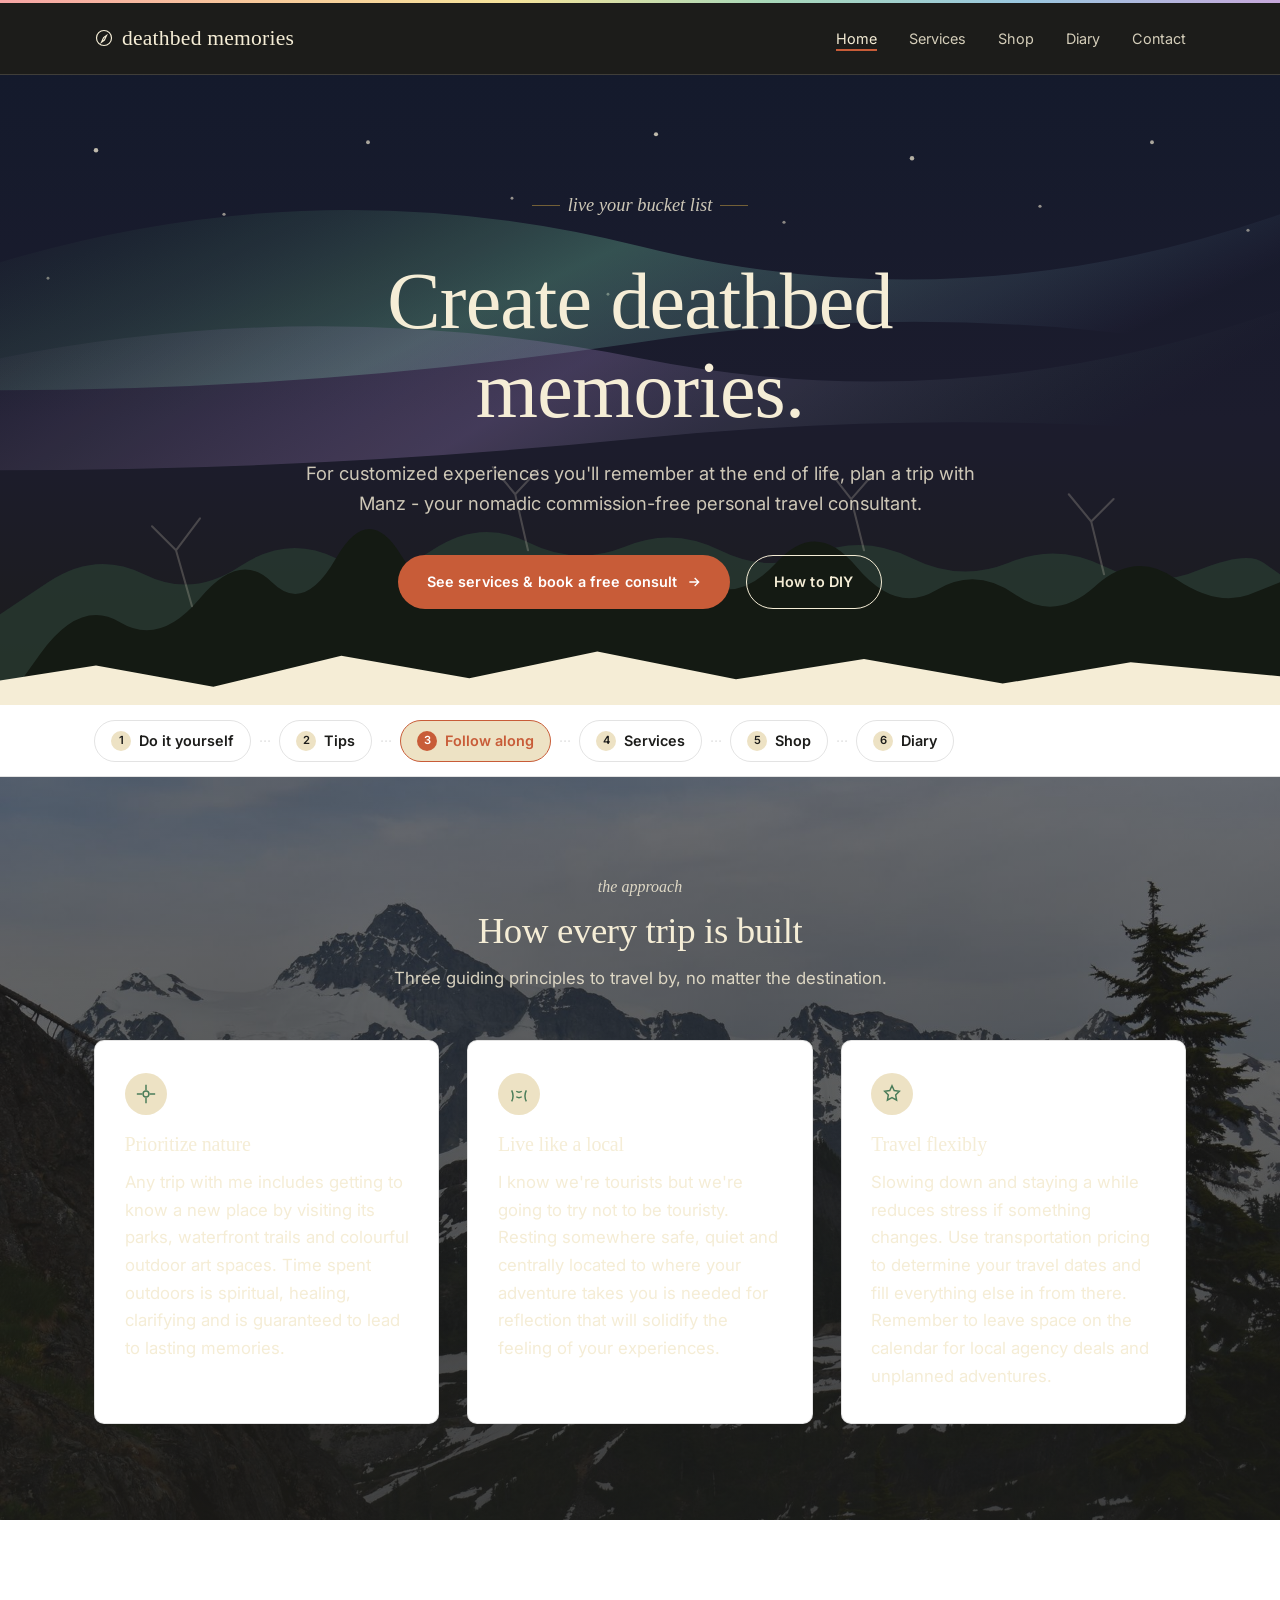
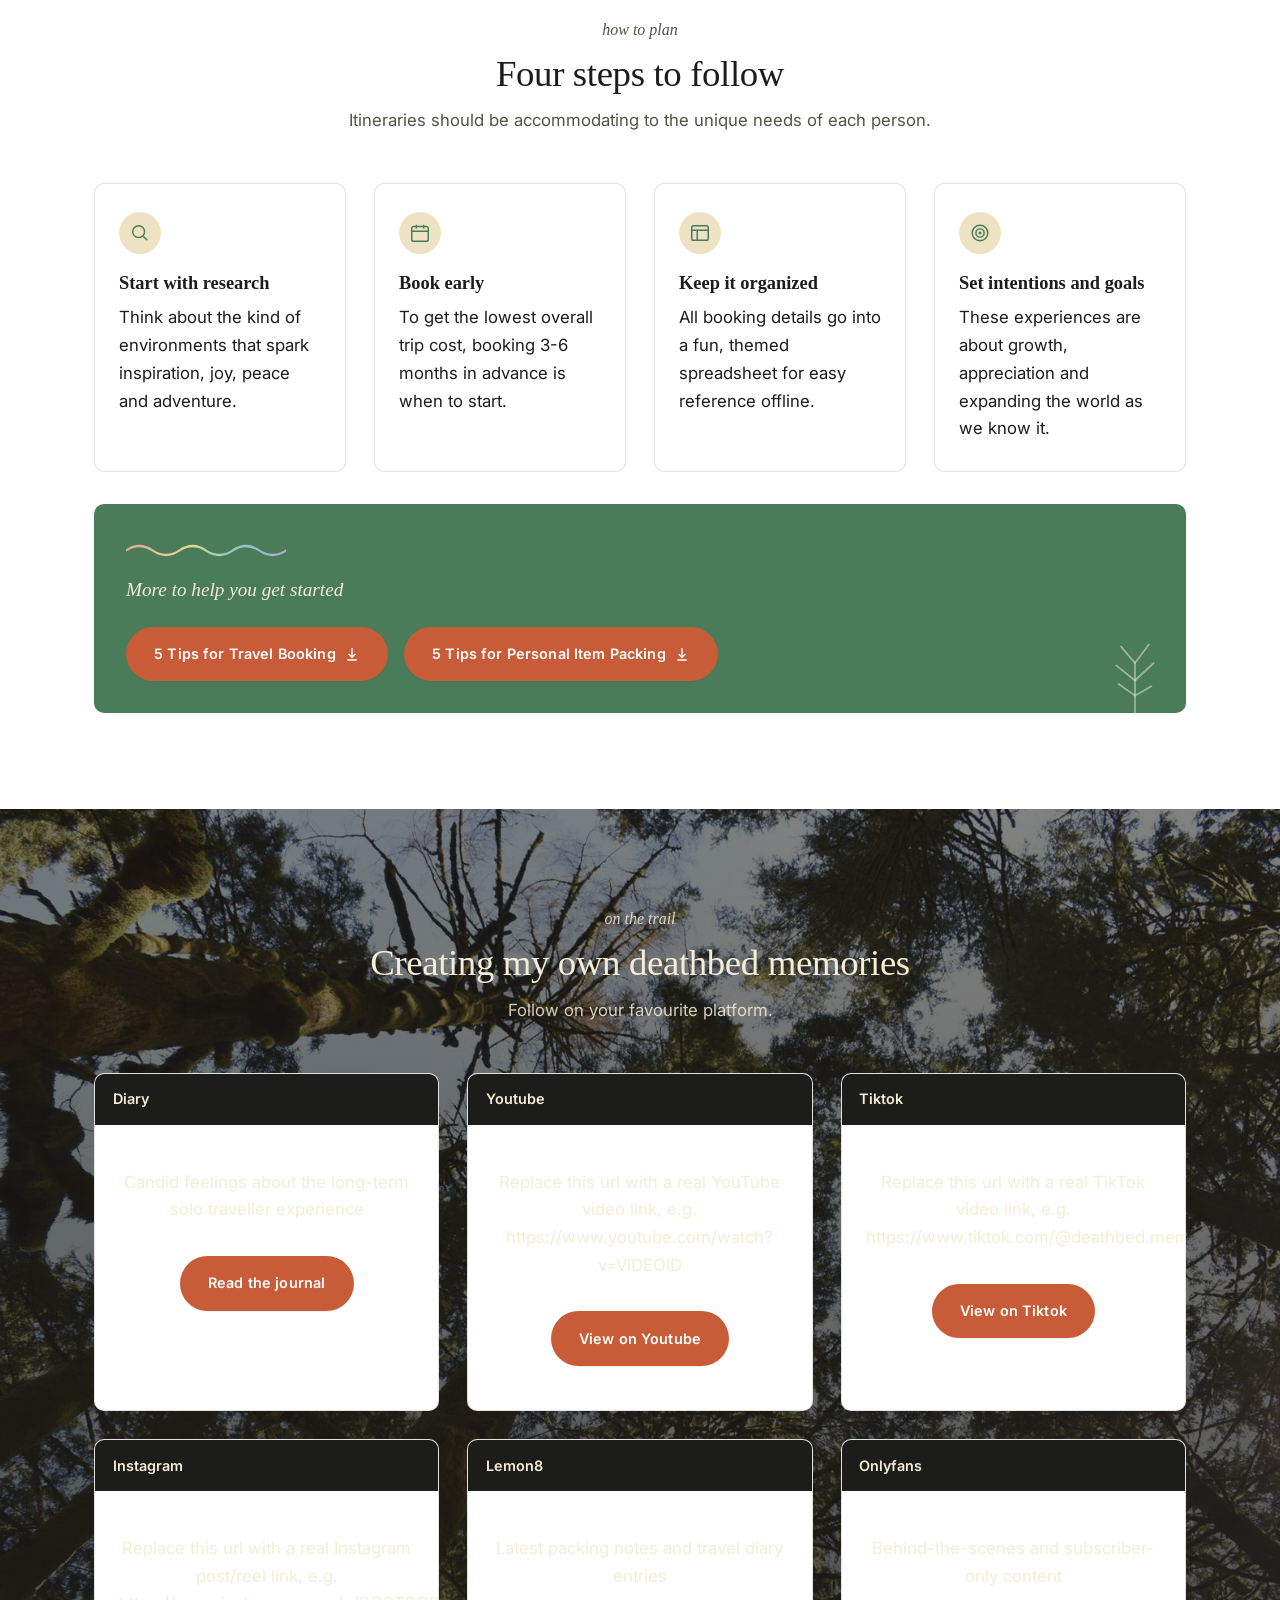
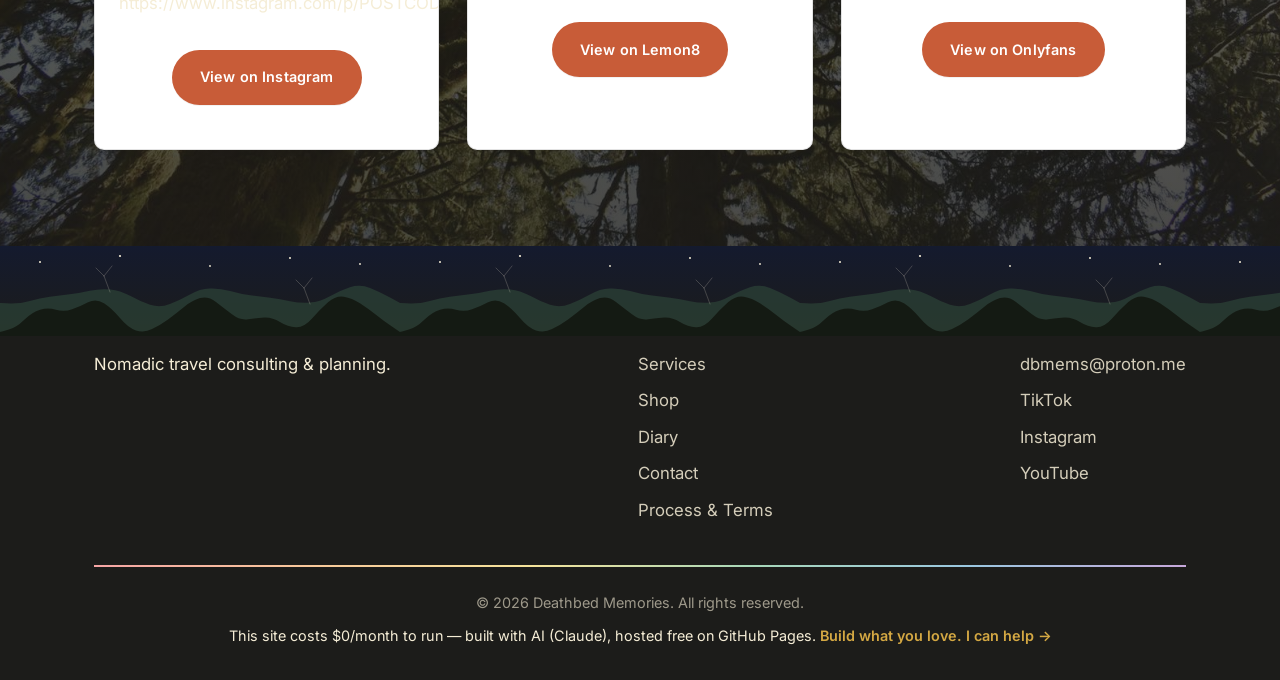
==== commit 92f2d621: "Add background images to concept and follow sections Updated sections to include background images f" ====
--- a/index.html
+++ b/index.html
@@ -112,7 +112,7 @@
   </div>
 </nav>
 
-<section id="concept">
+<section id="concept" class="has-bg-photo" style="background-image:url('images/backgrounds/mountain-peaks.jpg')">
   <div class="wrap">
     <div class="section-head reveal">
       <p class="eyebrow">the approach</p>
@@ -228,7 +228,7 @@
   </div>
 </section>
 
-<section id="follow">
+<section id="follow" class="has-bg-photo" style="background-image:url('images/backgrounds/forest-canopy.jpg')">
   <div class="wrap">
     <div class="section-head reveal">
       <p class="eyebrow">on the trail</p>
--- a/css/style.css
+++ b/css/style.css
@@ -378,6 +378,7 @@
 }
 
 /* ---------- 10. VALUES LIST ---------- */
+/* ---------- 10. VALUES LIST ---------- */
 .values-list {
   list-style: none;
   display: grid;
@@ -459,6 +460,27 @@
 }
 .inline-form input { flex: 1; min-width: 220px; }
 
+.checkbox-grid {
+  display: grid;
+  grid-template-columns: repeat(auto-fit, minmax(200px, 1fr));
+  gap: 0.6rem;
+  margin-top: 0.5rem;
+}
+.checkbox-item {
+  display: flex;
+  align-items: center;
+  gap: 0.55rem;
+  font-size: 0.92rem;
+  font-weight: normal;
+  cursor: pointer;
+}
+.checkbox-item input[type="checkbox"] {
+  width: 18px;
+  height: 18px;
+  flex-shrink: 0;
+  accent-color: var(--color-terracotta);
+}
+
 /* ---------- 12. BLOG ---------- */
 .blog-list { display: flex; flex-direction: column; gap: 1.25rem; }
 
@@ -647,8 +669,16 @@
   border-image: linear-gradient(90deg, #F6A5A5, #F8C99B, #F5E39B, #A8D8B9, #9AC7E0, #C7A8DB) 1;
   padding-top: 1.5rem;
   font-size: var(--size-small);
-  opacity: 0.6;
   text-align: center;
+}
+.footer-bottom p { margin: 0; color: rgba(245,237,214,0.6); }
+.footer-free {
+  margin-top: 0.6rem !important;
+  color: var(--color-cream) !important;
+}
+.footer-free a {
+  color: var(--color-yellow);
+  font-weight: 600;
 }
 
 /* ---------- 17. UTILITIES ---------- */
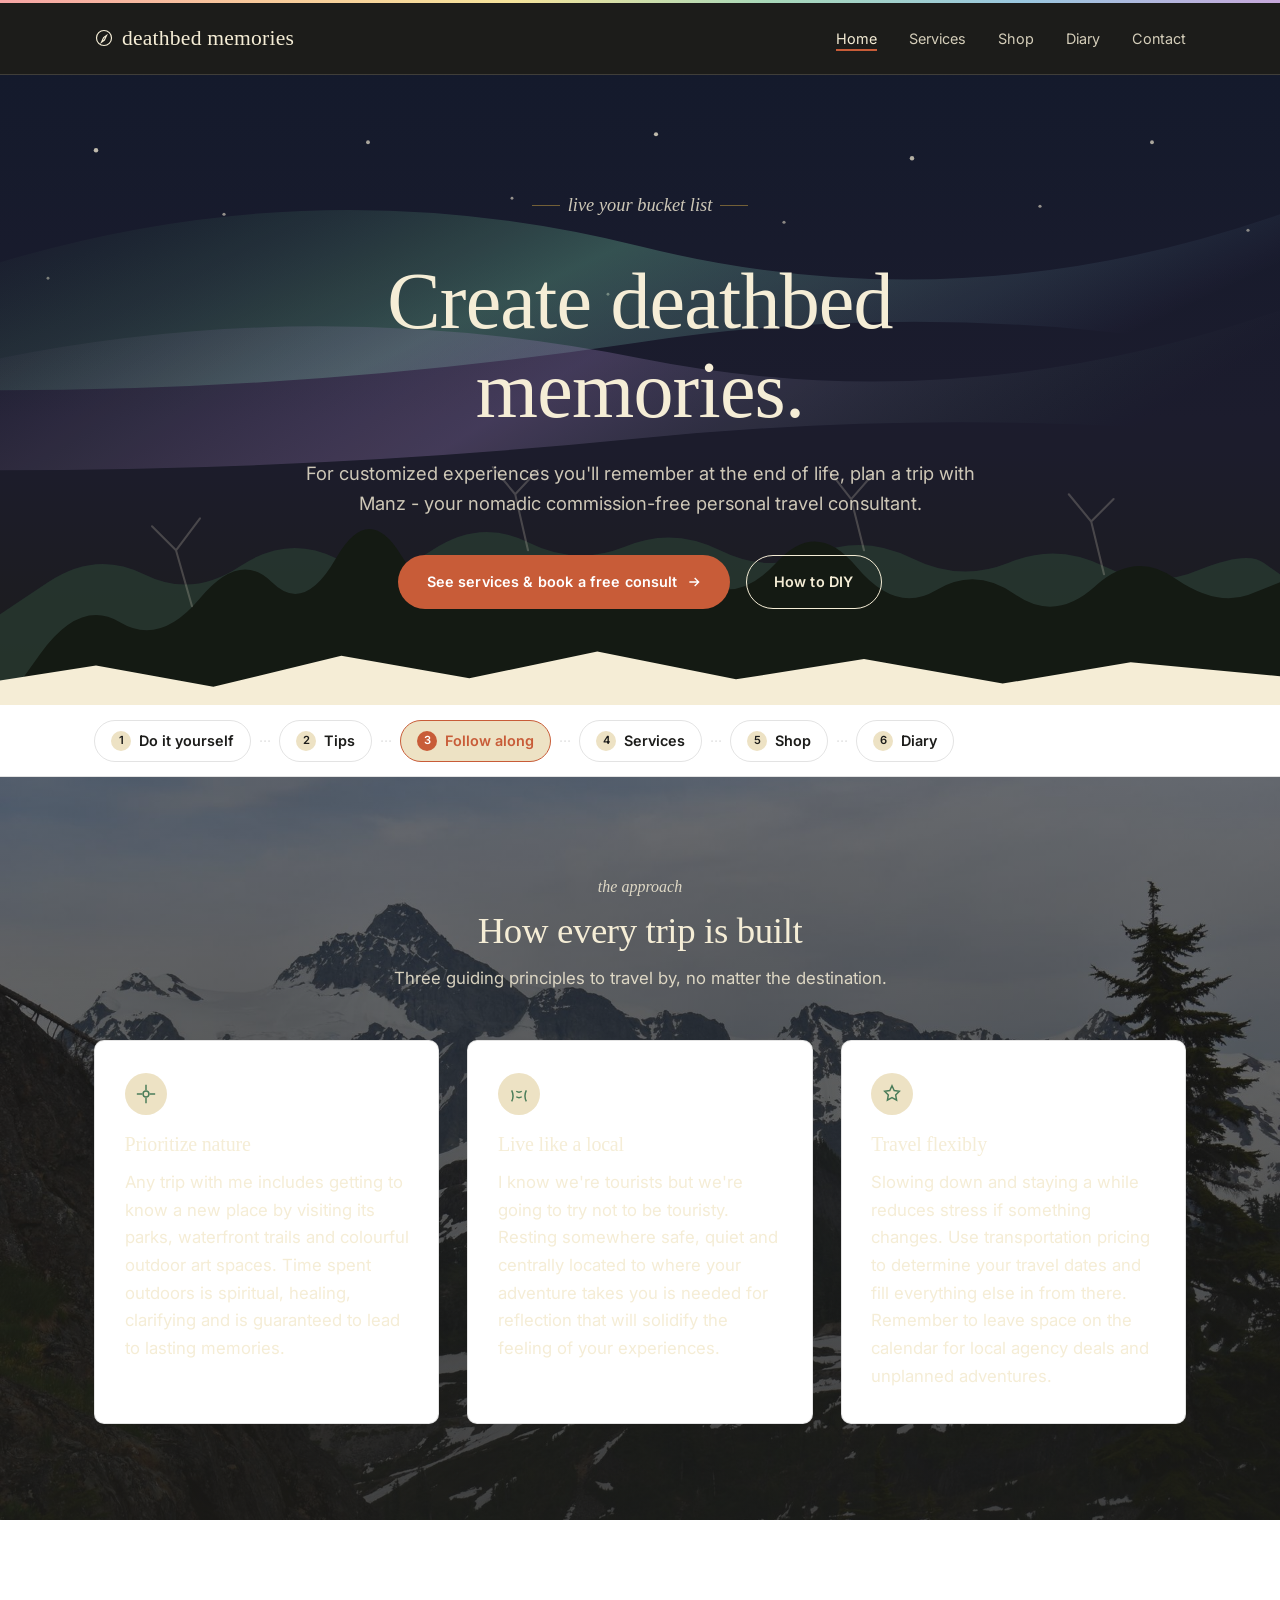
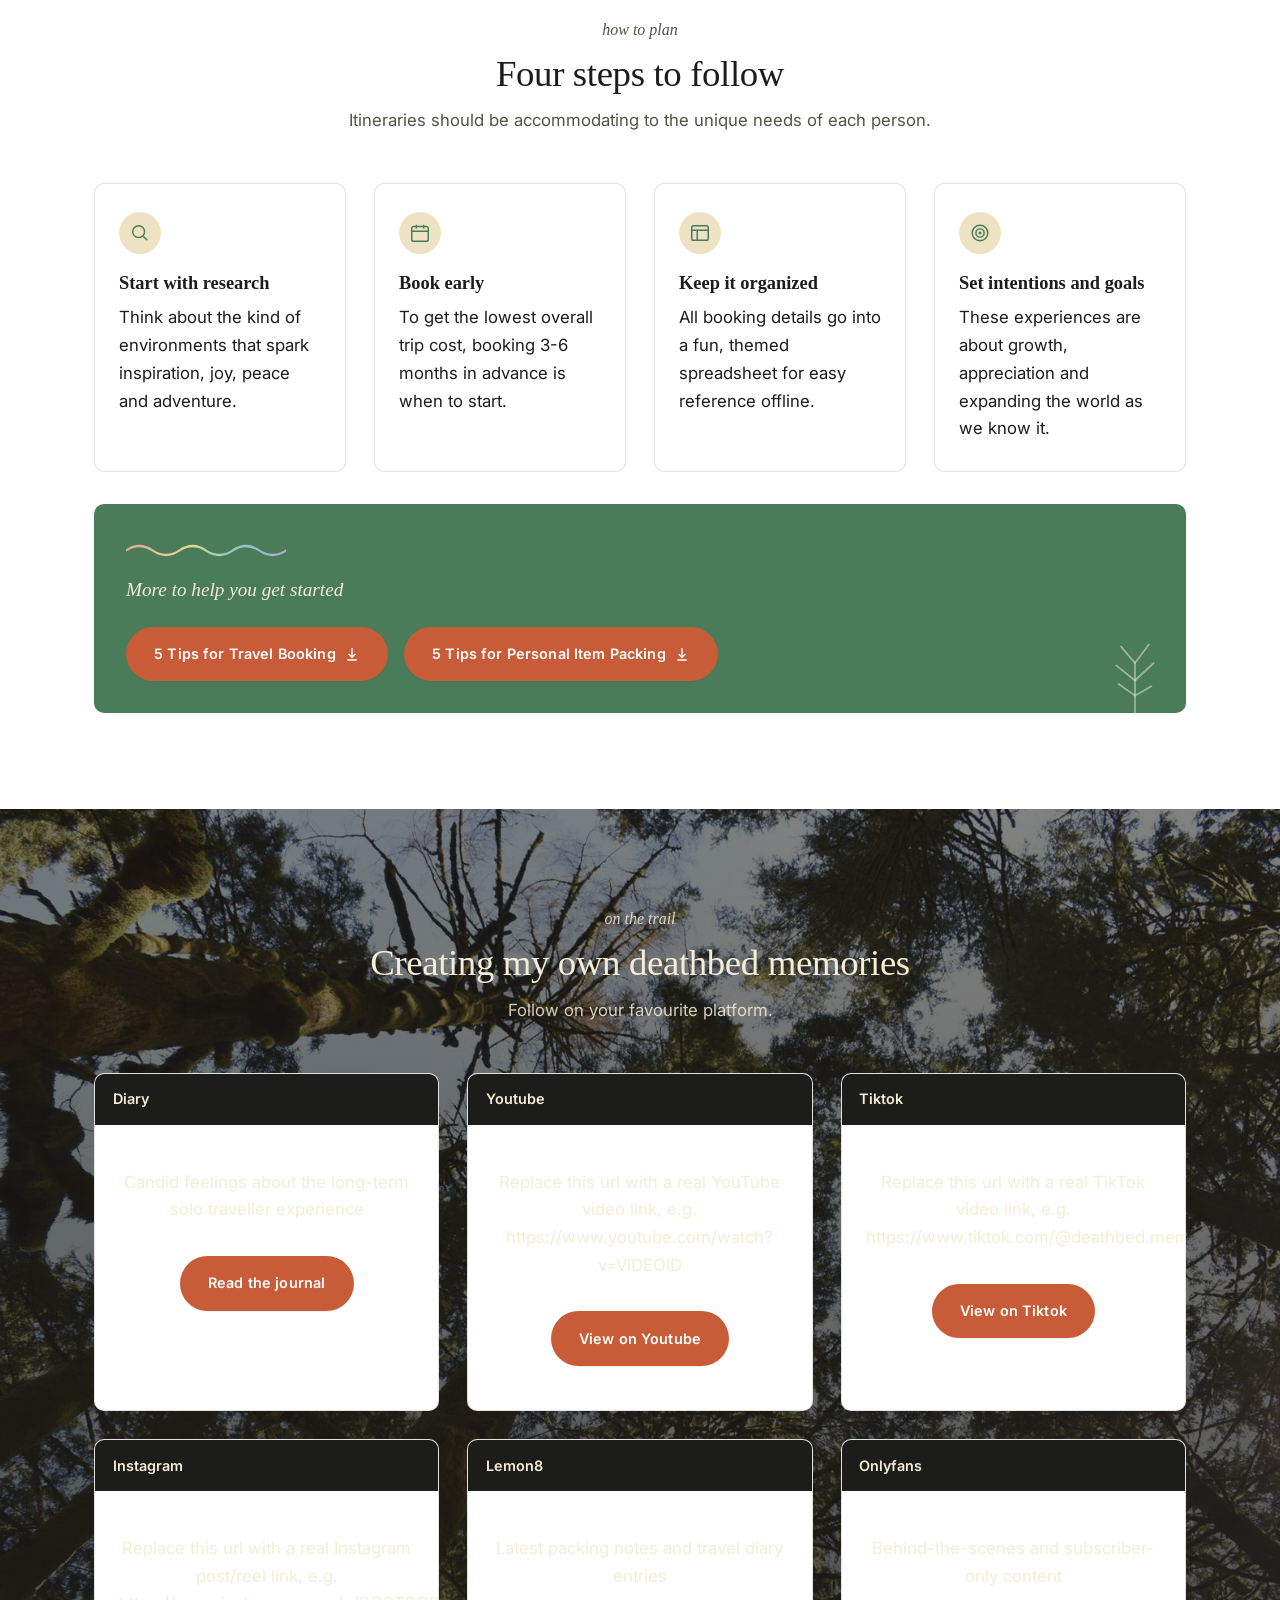
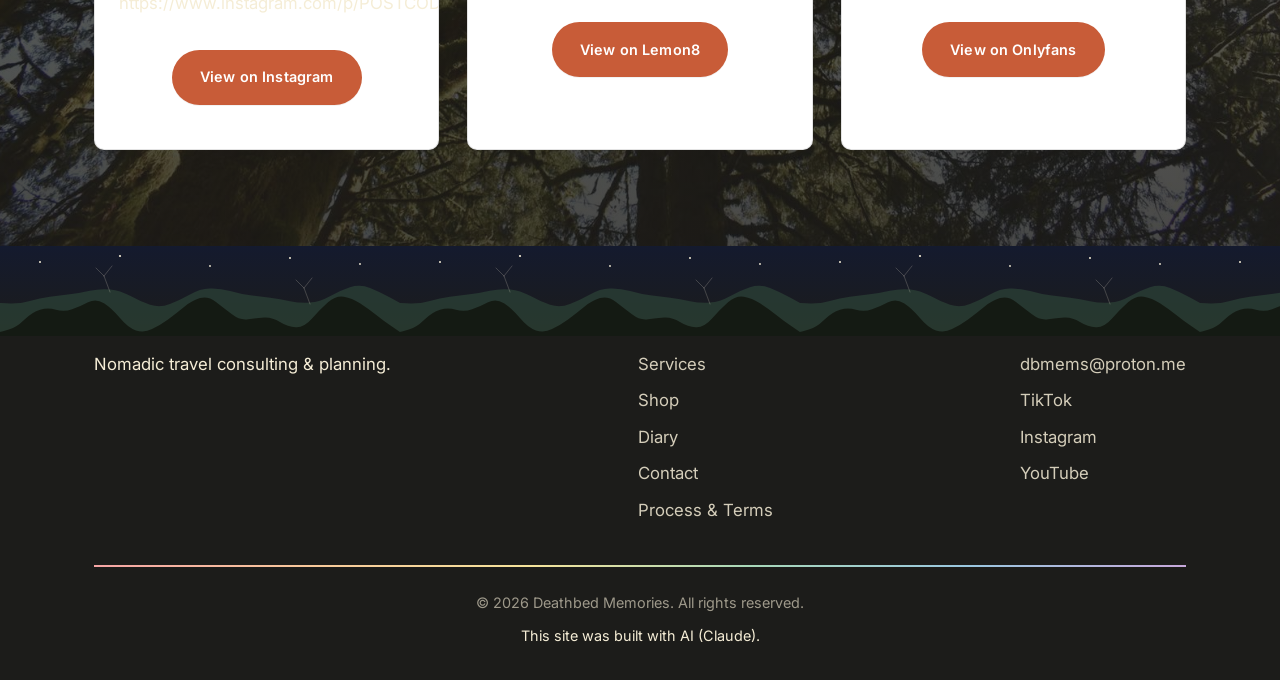
==== commit 1a094aad: "Update footer text to remove hosting details Removed mention of hosting costs and GitHub Pages from " ====
--- a/index.html
+++ b/index.html
@@ -277,7 +277,7 @@
     </div>
     <div class="footer-bottom">
       <p>&copy; 2026 Deathbed Memories. All rights reserved.</p>
-      <p class="footer-free">This site costs $0/month to run — built with AI (Claude), hosted free on GitHub Pages. <a href="contact.html?topic=website">Build what you love. I can help →</a></p>
+      <p class="footer-free">This site was built with AI (Claude).</p>
     </div>
   </div>
 </footer>
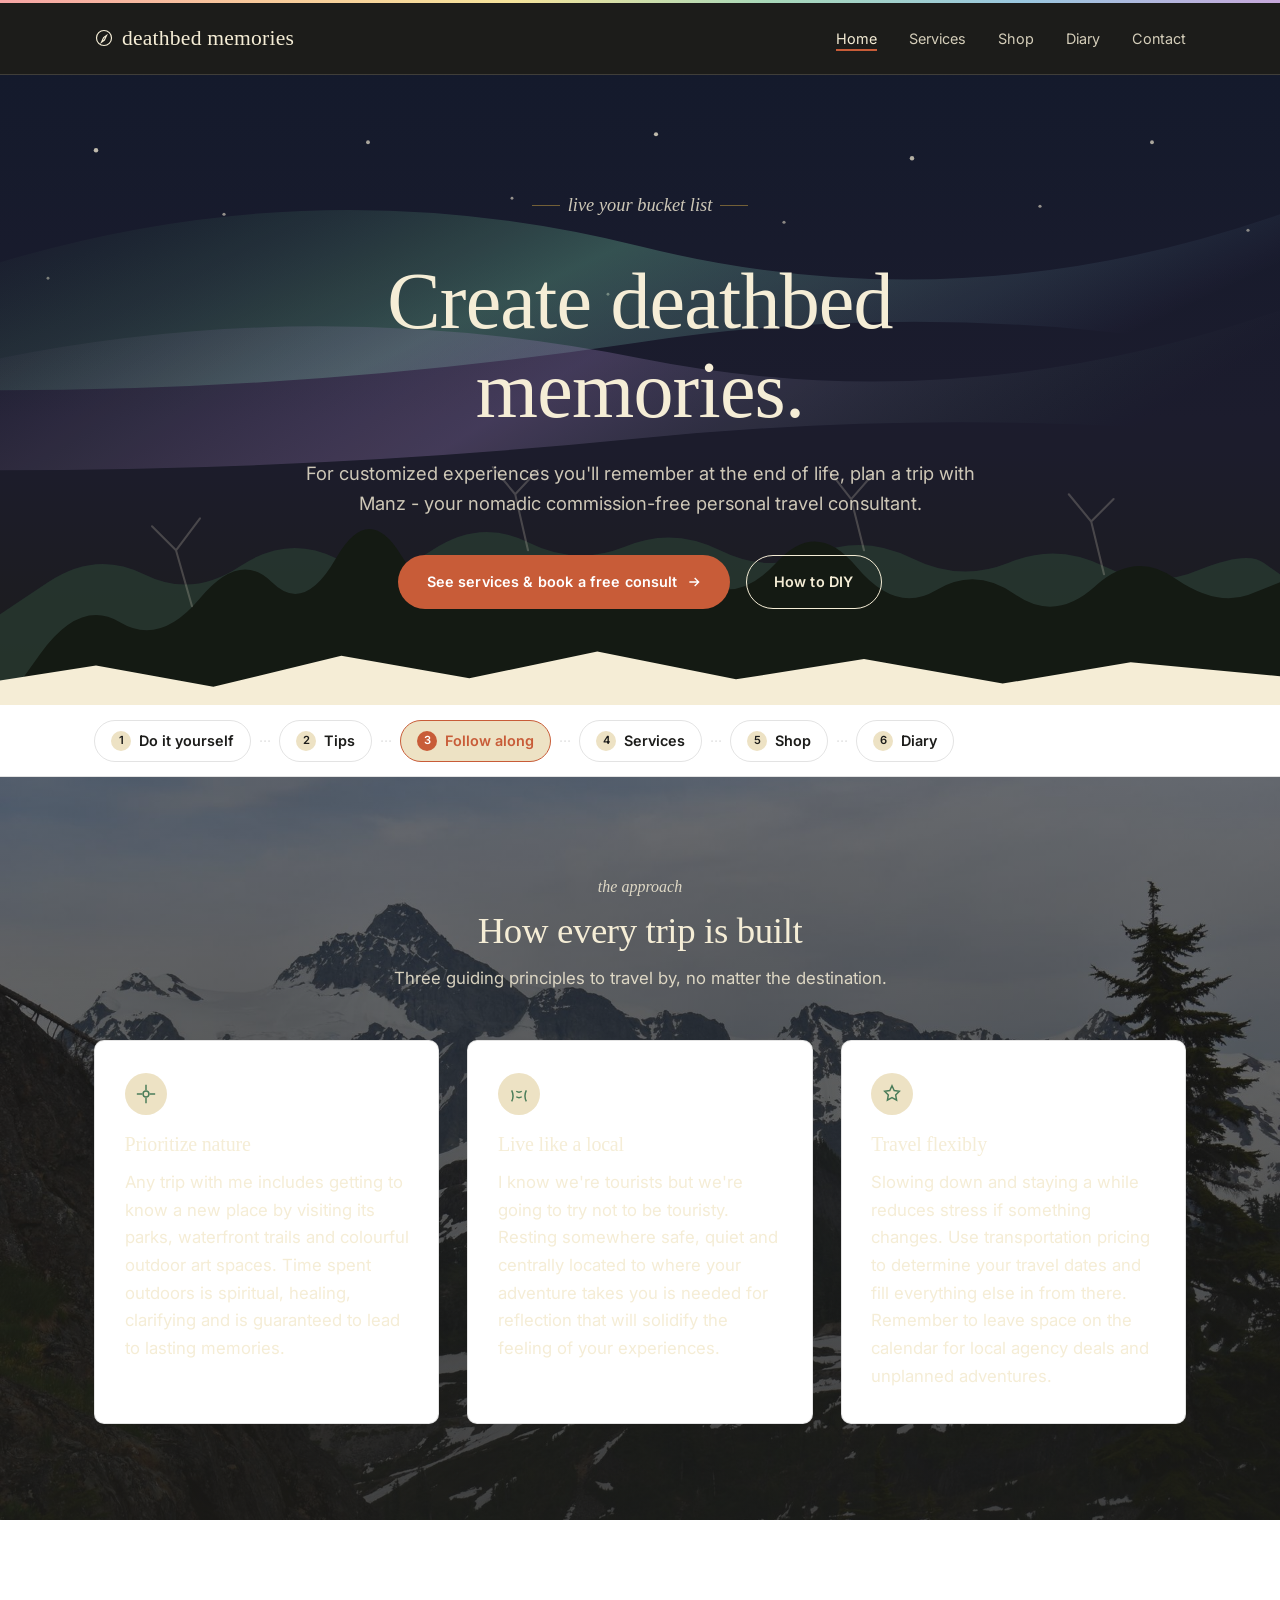
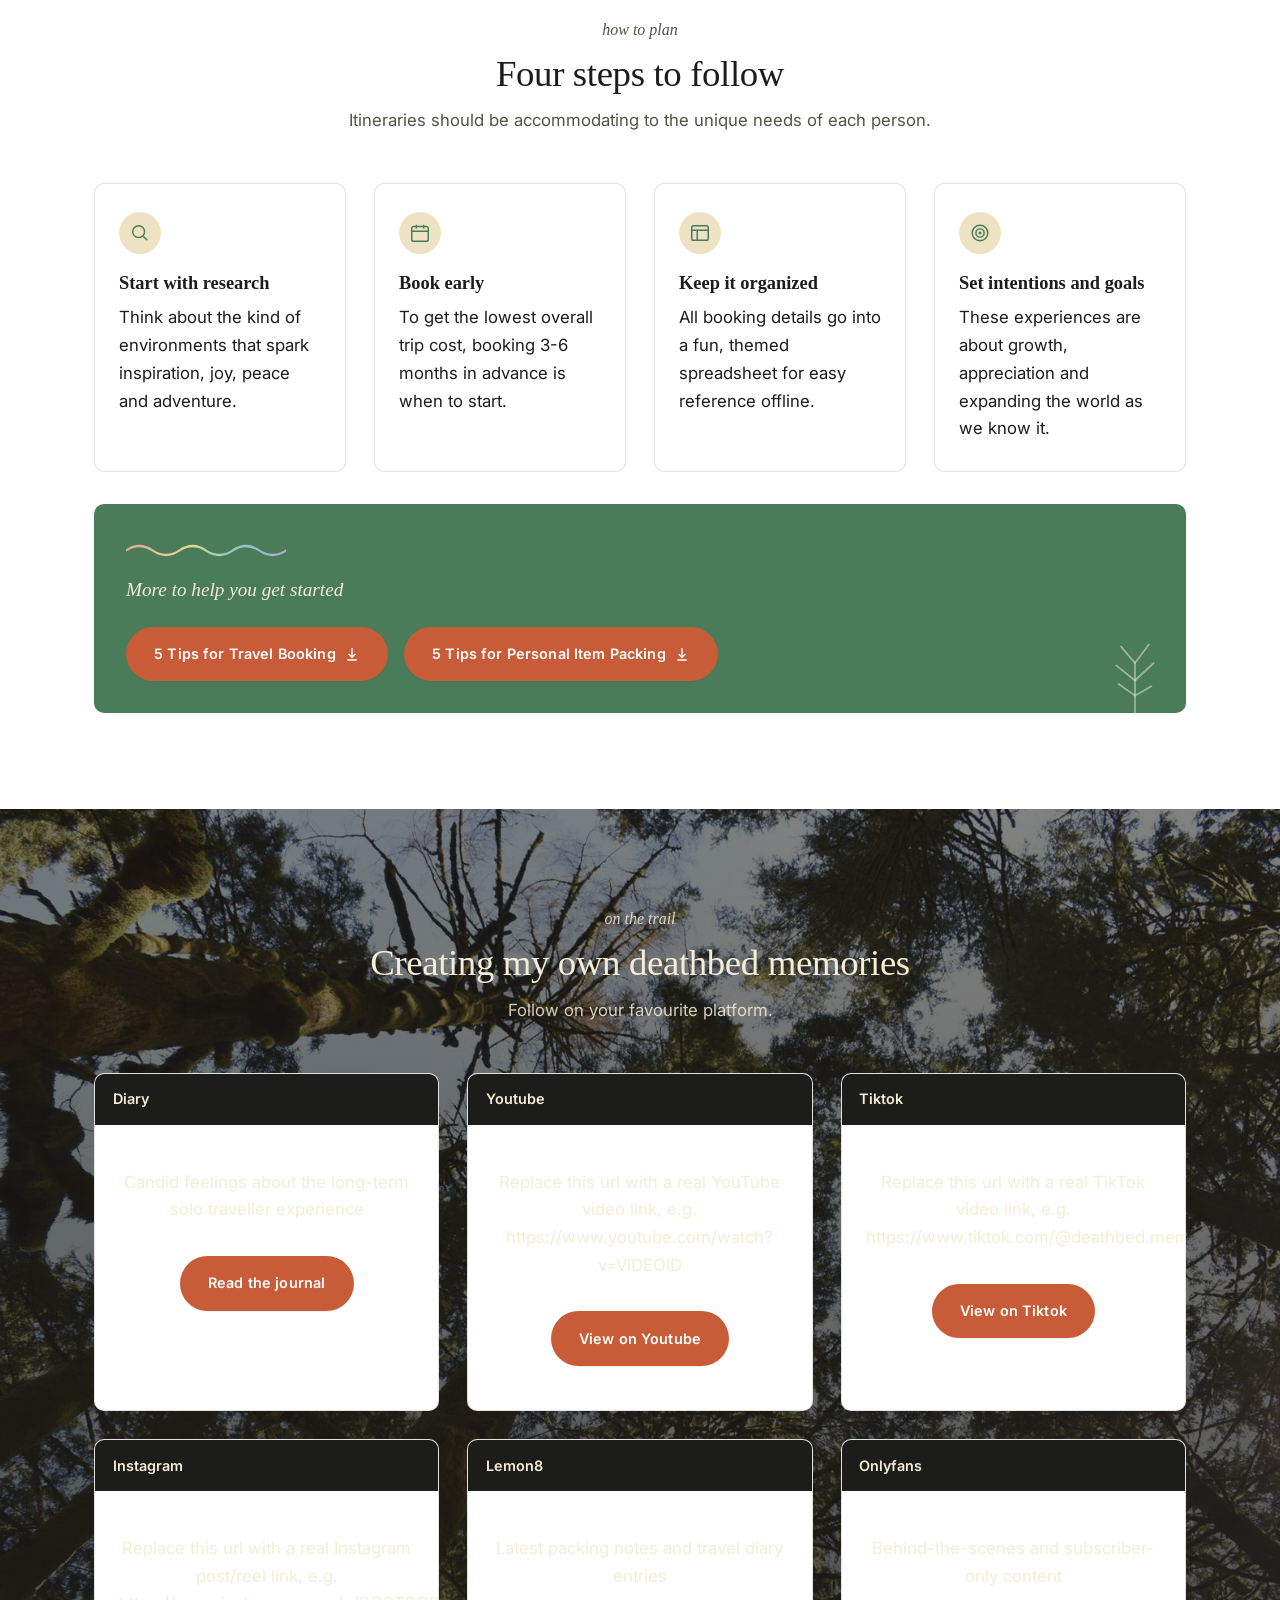
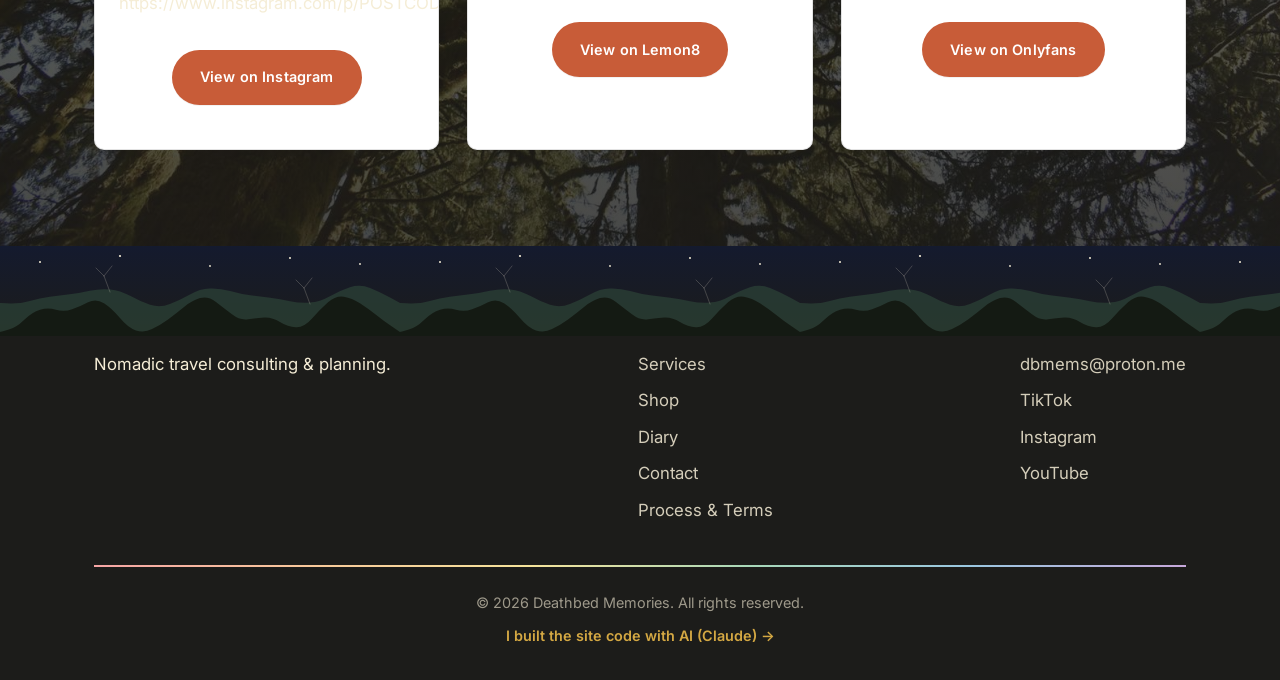
==== commit 534f6b22: "Update footer text with a link to contact page" ====
--- a/index.html
+++ b/index.html
@@ -277,7 +277,7 @@
     </div>
     <div class="footer-bottom">
       <p>&copy; 2026 Deathbed Memories. All rights reserved.</p>
-      <p class="footer-free">This site was built with AI (Claude).</p>
+      <p class="footer-free"><a href="contact.html?topic=website">I built the site code with AI (Claude) →</a></p>
     </div>
   </div>
 </footer>
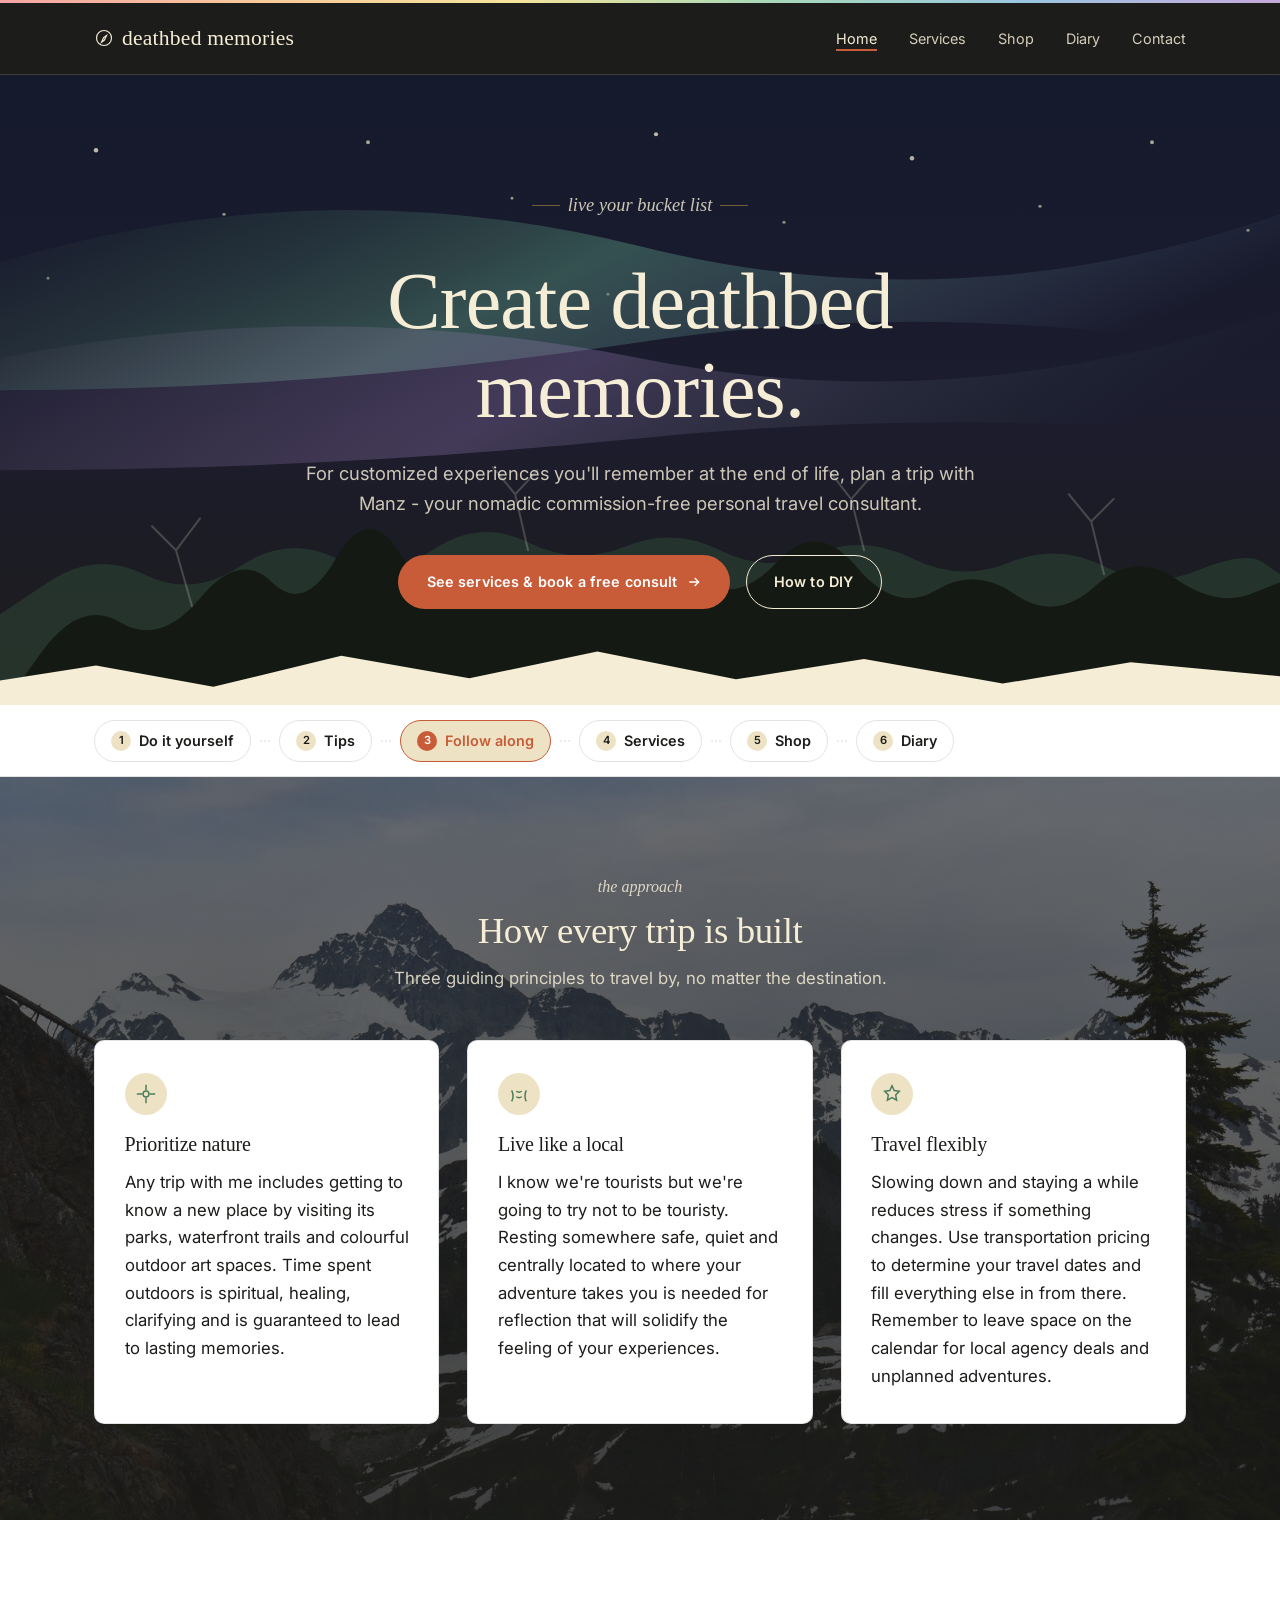
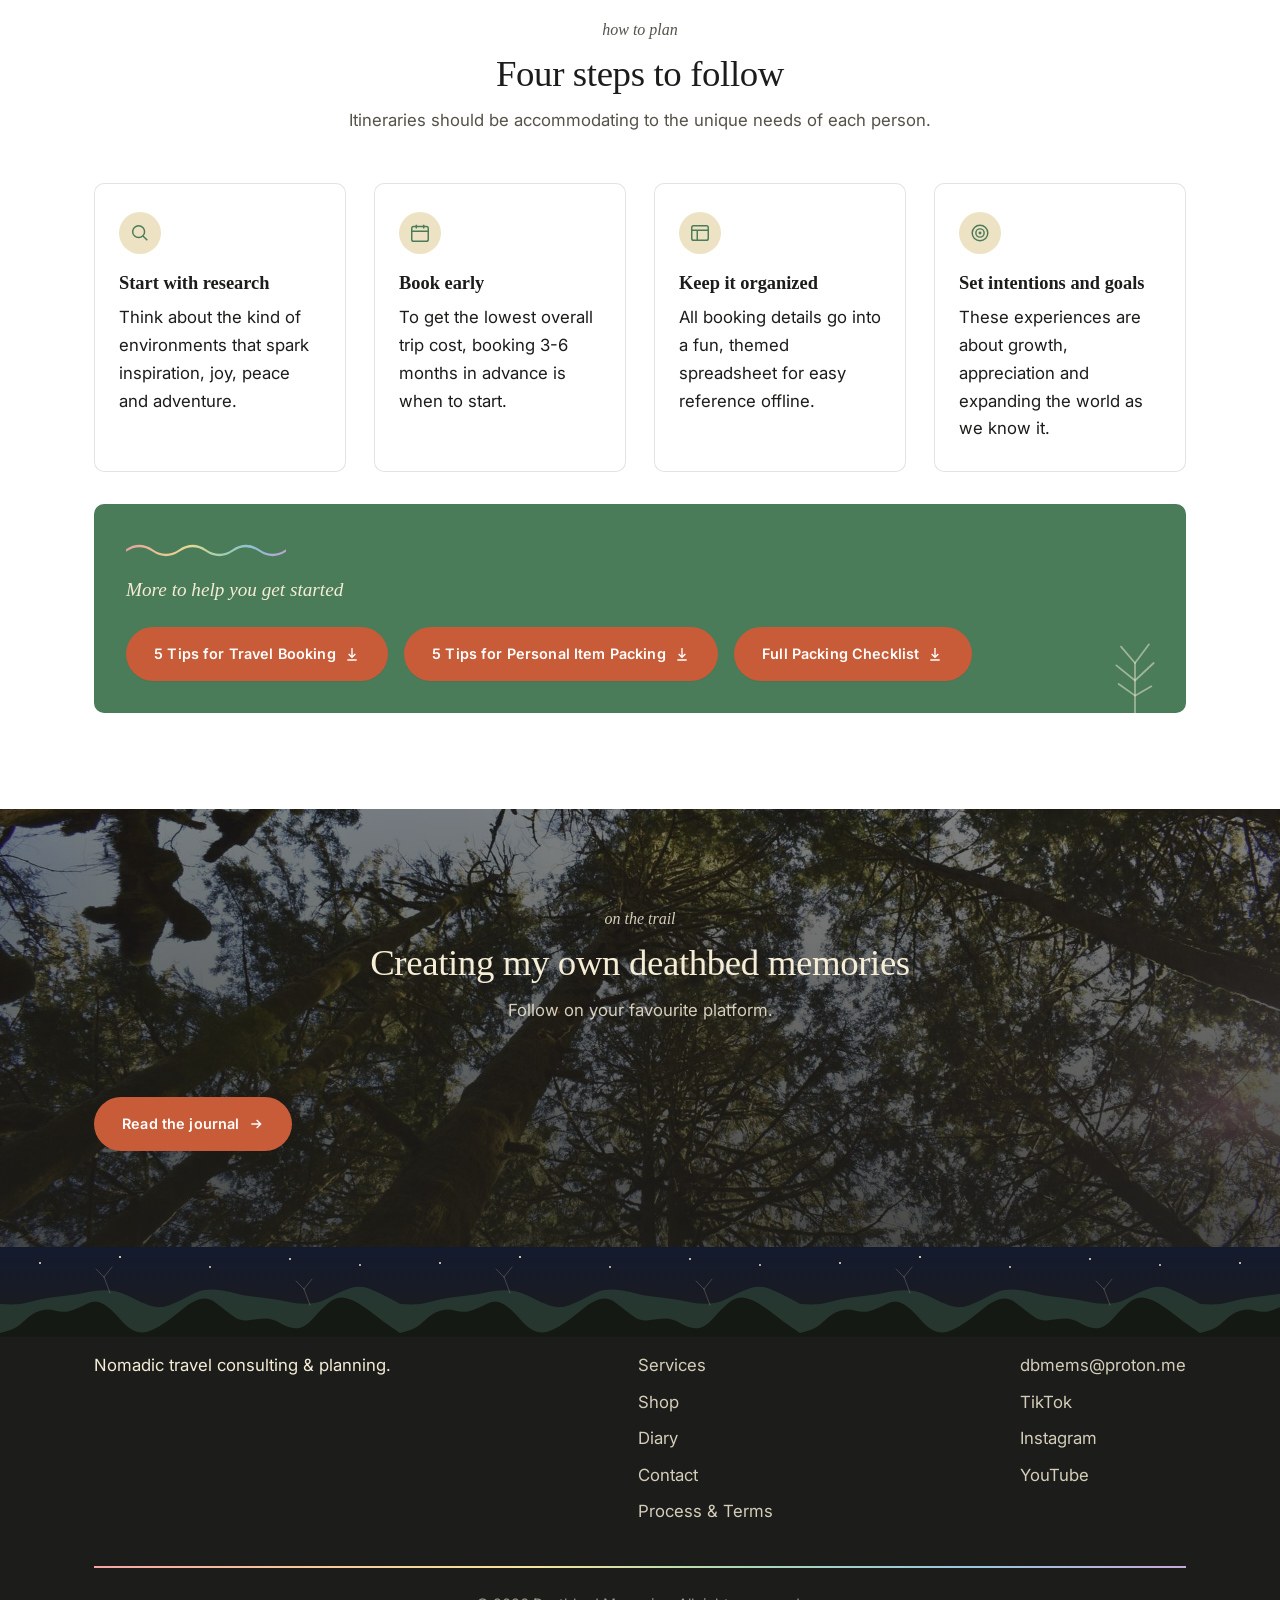
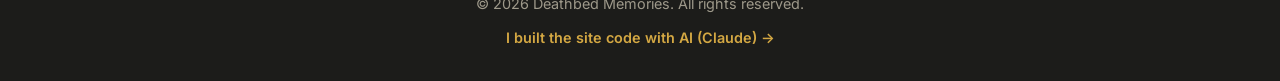
==== commit 02fffebb: "Update packing links and simplify social section Added a link to the full packing checklist and repl" ====
--- a/index.html
+++ b/index.html
@@ -223,6 +223,10 @@
           5 Tips for Personal Item Packing
           <svg class="arrow" width="16" height="16" viewBox="0 0 24 24" fill="none" stroke="currentColor" stroke-width="2"><path d="M12 3v13M7 12l5 5 5-5M5 21h14"/></svg>
         </a>
+        <a class="btn btn-primary" href="files/personal-item-packing-guide.pdf" target="_blank" rel="noopener">
+  Full Packing Checklist
+  <svg class="arrow" width="16" height="16" viewBox="0 0 24 24" fill="none" stroke="currentColor" stroke-width="2"><path d="M12 3v13M7 12l5 5 5-5M5 21h14"/></svg>
+</a>
       </div>
     </div>
   </div>
@@ -235,16 +239,10 @@
       <h2>Creating my own deathbed memories</h2>
       <p>Follow on your favourite platform.</p>
     </div>
-    <div class="grid reveal" id="social-grid">
-      <div class="social-card">
-        <div class="platform-label"><span>Diary</span></div>
-        <div class="link-card">
-          <p>Candid feelings about the long-term solo traveller experience</p>
-          <a class="btn btn-primary mt-2" href="blog.html">Read the journal</a>
-        </div>
-      </div>
-      <!-- the rest are filled in by js/social.js -->
-    </div>
+   <a class="btn btn-primary reveal" href="blog.html" style="margin-top:1.5rem;">
+  Read the journal
+  <svg class="arrow" width="16" height="16" viewBox="0 0 24 24" fill="none" stroke="currentColor" stroke-width="2"><path d="M5 12h14M13 6l6 6-6 6"/></svg>
+</a>
   </div>
 </section>
 
@@ -284,6 +282,5 @@
 
 <script src="js/main.js"></script>
 <script src="js/reveal.js"></script>
-<script src="js/social.js"></script>
 </body>
 </html>
--- a/css/style.css
+++ b/css/style.css
@@ -499,6 +499,75 @@
 .blog-body.open { display: block; }
 .blog-body img { border-radius: var(--radius); margin: 1rem 0; }
 .blog-body p { margin-bottom: 1rem; }
+/* ---------- DIARY SECTIONS (inside a blog post's content) ----------
+   Use <div class="diary-block">...</div> inside a post's "content"
+   field in data/posts.json to make a feelings-based section stand out
+   from the rest of the post, with its own background. */
+.diary-block {
+  background: var(--color-forest);
+  color: var(--color-cream);
+  border-radius: var(--radius);
+  padding: 2rem;
+  margin: 2rem 0;
+}
+.diary-block h3 {
+  font-family: var(--font-header);
+  font-style: italic;
+  font-weight: normal;
+  color: var(--color-yellow);
+  font-size: 1.3rem;
+  margin-bottom: 1rem;
+}
+.diary-block h4 {
+  font-family: var(--font-header);
+  font-style: italic;
+  font-weight: normal;
+  color: var(--color-yellow);
+  font-size: 1.05rem;
+  margin: 1.5rem 0 0.75rem;
+}
+.diary-block p { color: var(--color-cream); opacity: 0.92; margin-bottom: 1rem; }
+
+.mood-prompt {
+  background: rgba(245,237,214,0.1);
+  border: 1px solid rgba(245,237,214,0.3);
+  border-radius: var(--radius);
+  padding: 1.25rem;
+  margin-bottom: 1.5rem;
+  text-align: center;
+}
+.mood-prompt p {
+  font-family: var(--font-header);
+  font-style: italic;
+  margin-bottom: 0.85rem;
+  opacity: 1;
+}
+.mood-options { display: flex; gap: 0.5rem; justify-content: center; flex-wrap: wrap; }
+.mood-btn {
+  background: none;
+  border: 1px solid rgba(245,237,214,0.4);
+  border-radius: 999px;
+  padding: 0.5rem 0.9rem;
+  font-size: 1.3rem;
+  cursor: pointer;
+  transition: transform 0.15s var(--ease), background 0.15s var(--ease);
+}
+.mood-btn:hover { background: rgba(245,237,214,0.15); }
+.mood-btn.selected { background: rgba(245,237,214,0.25); transform: scale(1.12); border-color: var(--color-yellow); }
+
+.journal-table {
+  width: 100%;
+  border-collapse: collapse;
+  margin-top: 0.5rem;
+}
+.journal-table td {
+  border: 1px solid rgba(245,237,214,0.25);
+  padding: 0.85rem;
+  min-height: 2.5rem;
+  font-style: italic;
+  opacity: 0.8;
+}
+
 
 /* ---------- 13. SOCIAL / RECENT CONTENT ---------- */
 .social-card {
@@ -721,4 +790,236 @@
   color: var(--color-cream);
 }
 .has-bg-photo .section-head p { color: var(--color-cream); opacity: 0.85; }
+/* But NOT the text inside opaque white cards sitting on top of the
+   photo — those should stay exactly as they normally look, since
+   there's no photo directly behind them, just a white card. */
+.has-bg-photo .card h3,
+.has-bg-photo .card p,
+.has-bg-photo .values-list strong,
+.has-bg-photo .values-list li,
+.has-bg-photo .social-card .link-card p {
+  color: var(--color-dark);
+}
 .hero-simple .wrap { position: relative; z-index: 2; }
+/* ---------- ABOUT PAGE — editorial layout, distinct from the rest of the site ---------- */
+.hero-editorial {
+  background: var(--color-dark);
+  color: var(--color-cream);
+  padding: 6rem 0 5rem;
+  text-align: center;
+}
+.hero-editorial .wrap { max-width: 760px; }
+.hero-editorial .eyebrow {
+  color: var(--color-yellow);
+  font-family: var(--font-header);
+  font-style: italic;
+  margin-bottom: 1.5rem;
+  display: block;
+}
+.hero-editorial .statement {
+  font-family: var(--font-header);
+  font-size: clamp(1.7rem, 4vw, 2.6rem);
+  line-height: 1.35;
+}
+.hero-editorial .statement em {
+  color: var(--color-yellow);
+  font-style: italic;
+}
+.hero-editorial p.sub {
+  margin-top: 1.5rem;
+  opacity: 0.8;
+  font-size: 1.05rem;
+}
+
+/* "How to work with me" manual box */
+.manual-box {
+  background: var(--color-forest);
+  color: var(--color-cream);
+  border-radius: var(--radius);
+  padding: 2.5rem;
+}
+.manual-box > .section-head p,
+.manual-box > .section-head h2,
+.manual-box > .section-head .eyebrow { color: var(--color-cream); }
+.manual-box > .section-head .eyebrow { color: var(--color-yellow); }
+.manual-grid {
+  display: grid;
+  grid-template-columns: repeat(auto-fit, minmax(240px, 1fr));
+  gap: 2rem;
+  margin-top: 1rem;
+}
+.manual-grid h4 {
+  font-family: var(--font-header);
+  font-style: italic;
+  font-weight: normal;
+  color: var(--color-yellow);
+  margin-bottom: 0.5rem;
+  font-size: 1.05rem;
+}
+.manual-grid p { opacity: 0.92; margin: 0; }
+
+/* Vertical timeline for experience — deliberately different from the
+   card-grid pattern used everywhere else on the site */
+.timeline { position: relative; margin: 2rem 0 0; padding-left: 2.25rem; }
+.timeline::before {
+  content: '';
+  position: absolute;
+  left: 0.4rem; top: 0.3rem; bottom: 0.3rem;
+  width: 2px;
+  background: var(--color-line);
+}
+.timeline-item { position: relative; margin-bottom: 2.5rem; }
+.timeline-item:last-child { margin-bottom: 0; }
+.timeline-item::before {
+  content: '';
+  position: absolute;
+  left: -2.25rem; top: 0.35rem;
+  width: 13px; height: 13px;
+  border-radius: 50%;
+  background: var(--color-terracotta);
+  border: 3px solid var(--color-cream);
+}
+.timeline-item .role {
+  font-family: var(--font-header);
+  font-size: 1.2rem;
+  margin-bottom: 0.15rem;
+}
+.timeline-item .dates {
+  font-size: 0.82rem;
+  color: #888;
+  margin-bottom: 0.6rem;
+  text-transform: uppercase;
+  letter-spacing: 0.03em;
+}
+.timeline-item p { color: #55524a; margin: 0; }
+
+/* Achievements stat strip */
+.stat-strip {
+  display: flex;
+  flex-wrap: wrap;
+  gap: 2.5rem;
+  justify-content: center;
+  text-align: center;
+  margin-top: 1rem;
+}
+.stat-strip .stat { max-width: 160px; }
+.stat-strip .stat-num {
+  font-family: var(--font-header);
+  font-size: 2.6rem;
+  color: var(--color-terracotta);
+  display: block;
+}
+.stat-strip .stat-label { font-size: 0.85rem; color: #666; }
+/* ---------- JOURNAL PHOTO GALLERY (inside a diary-block) ---------- */
+.journal-gallery {
+  display: grid;
+  grid-template-columns: repeat(2, 1fr);
+  gap: 1.25rem;
+  margin-top: 1rem;
+}
+.journal-gallery figure { margin: 0; }
+.journal-gallery img {
+  width: 100%;
+  display: block;
+  border-radius: 3px;
+  border: 7px solid var(--color-cream);
+  box-shadow: 0 6px 16px rgba(0,0,0,0.3);
+}
+.journal-gallery figcaption {
+  font-family: var(--font-header);
+  font-style: italic;
+  font-size: 0.82rem;
+  opacity: 0.8;
+  text-align: center;
+  margin-top: 0.5rem;
+}
+@media (max-width: 560px) {
+  .journal-gallery { grid-template-columns: 1fr; }
+}
+
+/* ---------- JOY/PAIN REFLECTION GRID (inside a diary-block) ---------- */
+.diary-block .joy-pain-grid {
+  display: grid;
+  grid-template-columns: 1fr 1fr;
+  gap: 1.5rem;
+  margin-top: 1rem;
+}
+.diary-block .joy-pain-grid ul { padding-left: 1.1rem; margin: 0; }
+.diary-block .joy-pain-grid li { margin-bottom: 0.5rem; opacity: 0.92; }
+@media (max-width: 560px) {
+  .diary-block .joy-pain-grid { grid-template-columns: 1fr; }
+}
+
+/* ---------- ACCOMMODATION REVIEW GRID ---------- */
+.review-grid {
+  display: grid;
+  grid-template-columns: repeat(2, 1fr);
+  gap: 1rem;
+  margin: 1rem 0 1.5rem;
+}
+.review-grid .review-item {
+  background: var(--color-cream-2);
+  border-radius: var(--radius);
+  padding: 1rem 1.25rem;
+}
+.review-grid .review-item h5 {
+  font-family: var(--font-header);
+  font-style: italic;
+  font-size: 0.95rem;
+  margin-bottom: 0.3rem;
+  color: var(--color-forest);
+}
+.review-grid .review-item p { font-size: 0.88rem; color: #55524a; margin: 0; }
+@media (max-width: 560px) {
+  .review-grid { grid-template-columns: 1fr; }
+}
+
+/* ---------- BLOG LIST — thumbnail + text side by side ---------- */
+.blog-item { display: flex; gap: 1.25rem; align-items: flex-start; }
+.blog-item .blog-thumb {
+  width: 110px;
+  height: 110px;
+  object-fit: cover;
+  border-radius: var(--radius);
+  flex-shrink: 0;
+}
+.blog-item .blog-main { flex: 1; min-width: 0; }
+@media (max-width: 560px) {
+  .blog-item { flex-direction: column; }
+  .blog-item .blog-thumb { width: 100%; height: 160px; }
+}
+
+/* ---------- COMMENTS (Giscus) ---------- */
+.comments-wrap {
+  margin-top: 2.5rem;
+  padding-top: 2rem;
+  border-top: 1px solid var(--color-line);
+}
+/* ---------- BLOG CARD — subtitle line (replaces old excerpt) ---------- */
+.blog-item .blog-subtitle {
+  font-family: var(--font-header);
+  font-style: italic;
+  color: var(--color-terracotta);
+  margin: 0.15rem 0 0.4rem;
+  font-size: 0.95rem;
+}
+
+/* ---------- POST PHOTO GRID — all of a post's trip photos
+   together, near the end, right before the Feelings check section ---------- */
+.post-gallery {
+  display: grid;
+  grid-template-columns: repeat(2, 1fr);
+  gap: 1rem;
+  margin: 1.5rem 0;
+}
+.post-gallery img {
+  width: 100%;
+  height: 220px;
+  object-fit: cover;
+  border-radius: var(--radius);
+}
+@media (max-width: 560px) {
+  .post-gallery { grid-template-columns: 1fr; }
+  .post-gallery img { height: auto; }
+}
+
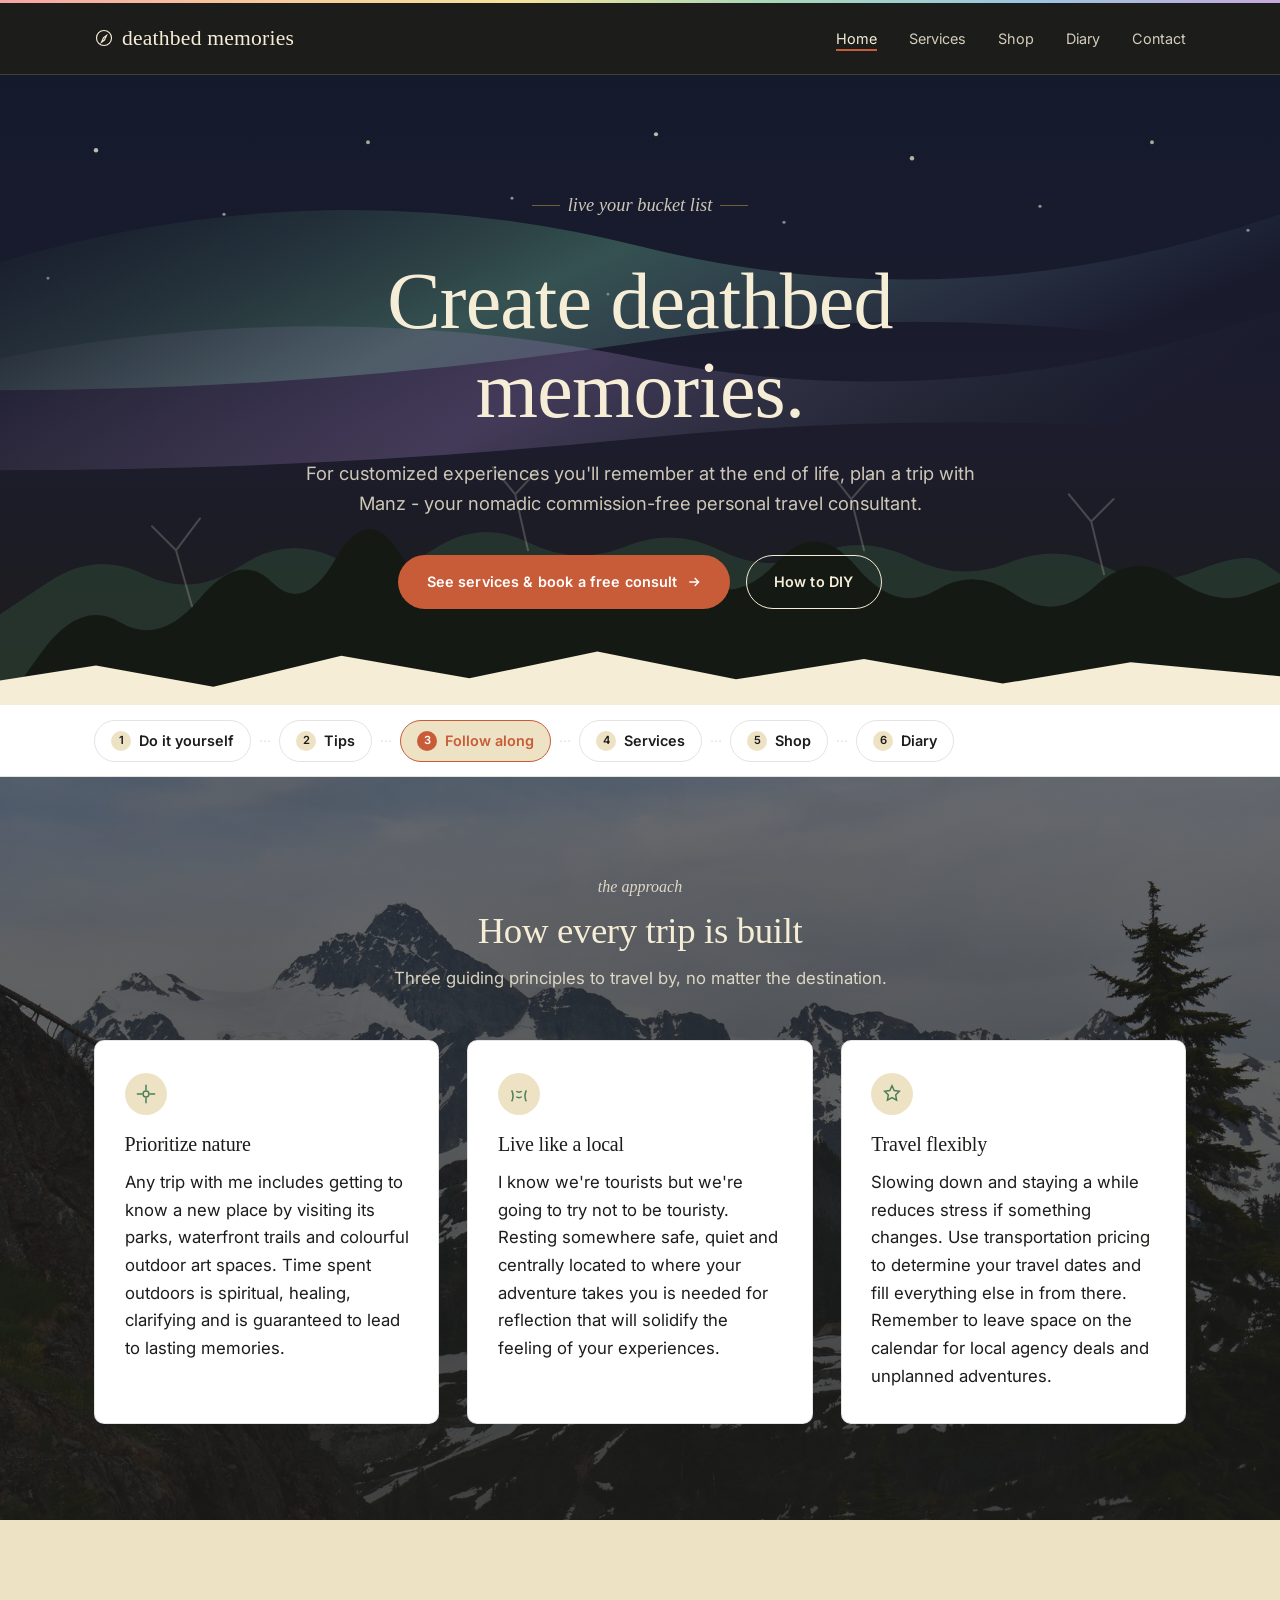
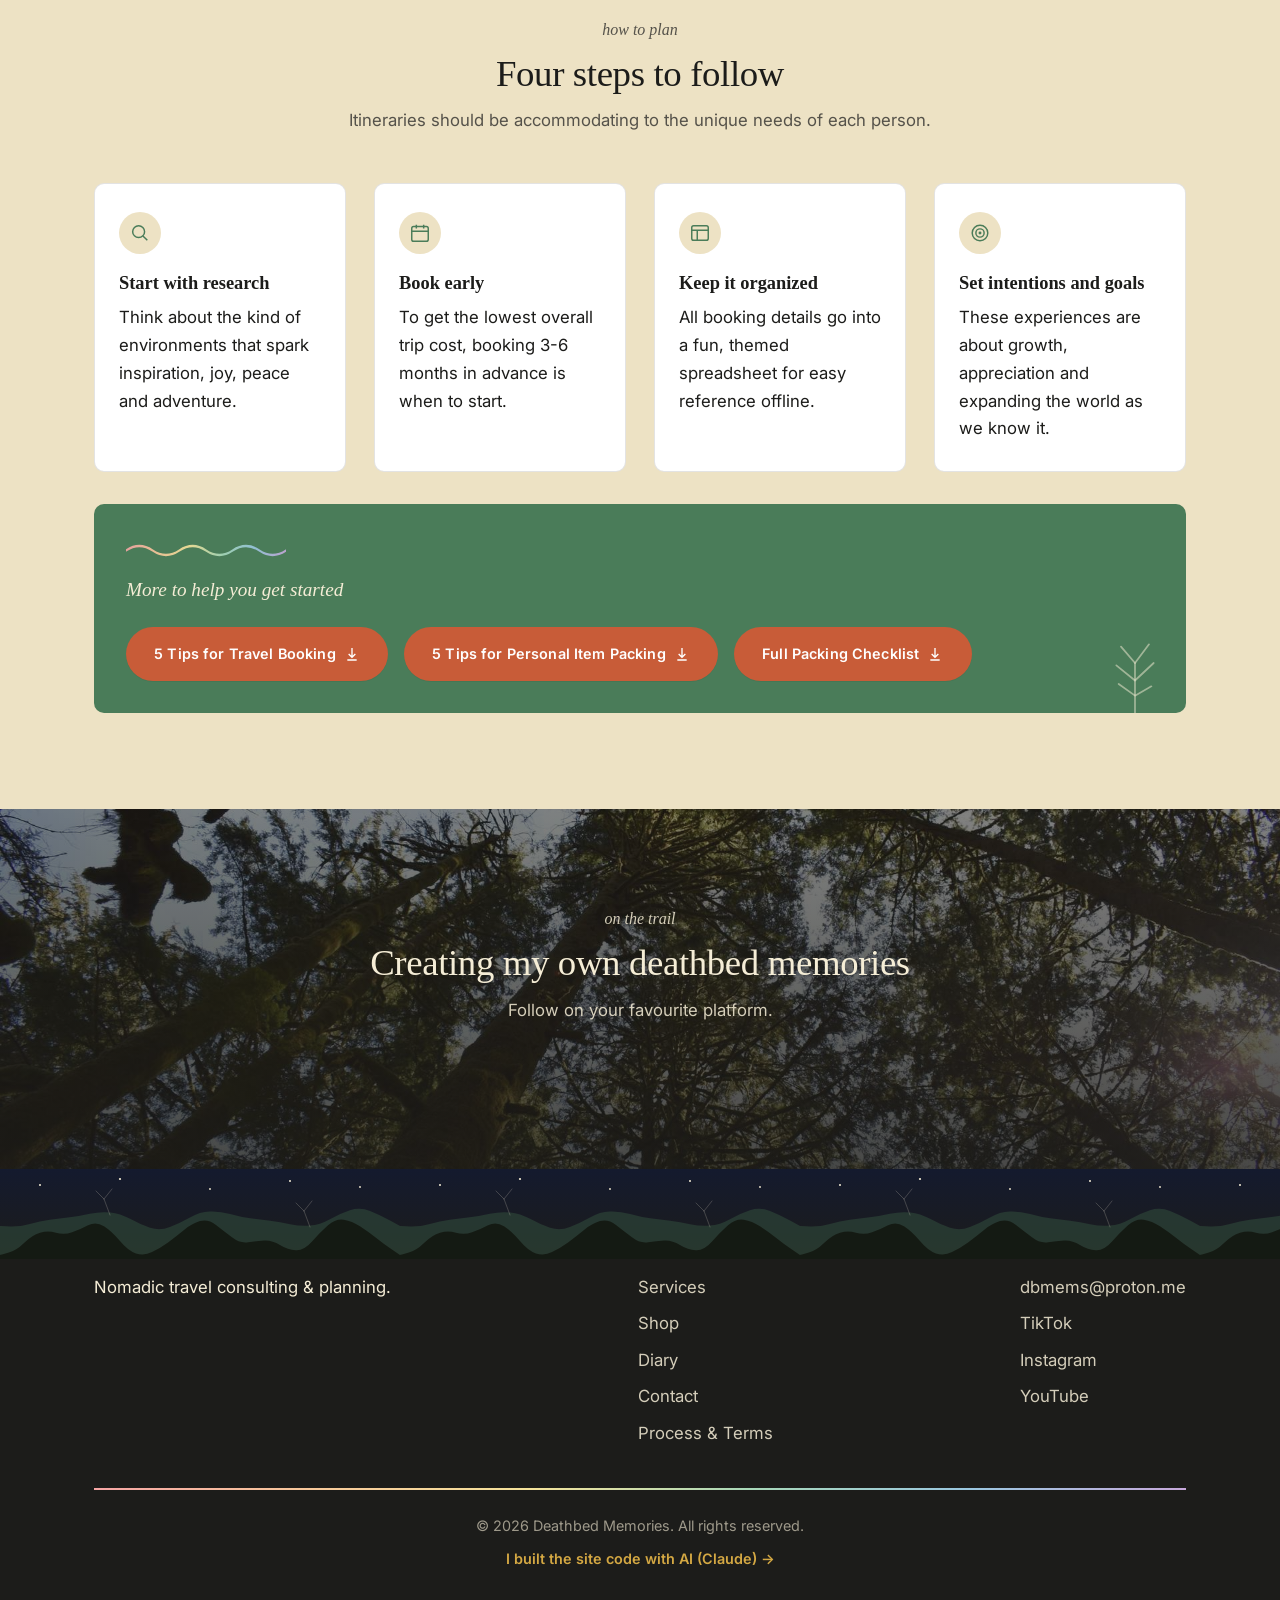
==== commit 8c30c1bf: "Remove 'Read the journal' button from index.html Removed the 'Read the journal' button from the inde" ====
--- a/index.html
+++ b/index.html
@@ -239,10 +239,6 @@
       <h2>Creating my own deathbed memories</h2>
       <p>Follow on your favourite platform.</p>
     </div>
-   <a class="btn btn-primary reveal" href="blog.html" style="margin-top:1.5rem;">
-  Read the journal
-  <svg class="arrow" width="16" height="16" viewBox="0 0 24 24" fill="none" stroke="currentColor" stroke-width="2"><path d="M5 12h14M13 6l6 6-6 6"/></svg>
-</a>
   </div>
 </section>
 
--- a/css/style.css
+++ b/css/style.css
@@ -322,7 +322,7 @@
 .section-head h2 { font-size: var(--size-h2); margin-bottom: 0.85rem; }
 .section-head p { color: #55524a; }
 
-.section-alt { background: var(--color-white); }
+.section-alt { background: var(--color-cream-2); }
 .section-tint { background: var(--color-cream-2); }
 
 /* ---------- 9. CARD GRIDS ---------- */
@@ -1014,12 +1014,114 @@
 }
 .post-gallery img {
   width: 100%;
-  height: 220px;
-  object-fit: cover;
+  height: auto;
   border-radius: var(--radius);
 }
 @media (max-width: 560px) {
   .post-gallery { grid-template-columns: 1fr; }
-  .post-gallery img { height: auto; }
-}
-
+  .post-gallery img {
+  width: 100%;
+  height: auto;
+  border-radius: var(--radius);
+}
+.portrait-overlap {
+  width: 240px;
+  height: 240px;
+  border-radius: 50%;
+  object-fit: cover;
+  object-position: center 15%;
+  border: 6px solid var(--color-cream);
+  box-shadow: 0 10px 30px rgba(0,0,0,0.3);
+  display: block;
+  margin: -60px auto 1.5rem;
+  position: relative;
+  z-index: 5;
+}
+/* ---------- PHOTOGRAPHY GALLERY ---------- */
+.photo-gallery {
+  display: grid;
+  grid-template-columns: repeat(auto-fill, minmax(260px, 1fr));
+  gap: 1.5rem;
+}
+.photo-card {
+  cursor: pointer;
+  border-radius: var(--radius);
+  overflow: hidden;
+  background: var(--color-cream);
+  box-shadow: 0 4px 14px rgba(0,0,0,0.1);
+  transition: transform 0.2s var(--ease);
+}
+.photo-card:hover { transform: translateY(-4px); }
+.photo-card img {
+  width: 100%;
+  height: 230px;
+  object-fit: cover;
+  display: block;
+  user-select: none;
+  -webkit-user-drag: none;
+}
+.photo-card-info { padding: 0.9rem 1rem; }
+.photo-card .photo-title {
+  display: block;
+  font-family: var(--font-header);
+  font-size: 1.05rem;
+}
+.photo-card .photo-location {
+  display: block;
+  font-size: 0.82rem;
+  color: #777;
+  margin-top: 0.15rem;
+}
+
+/* ---------- LIGHTBOX ---------- */
+.lightbox {
+  display: none;
+  position: fixed;
+  inset: 0;
+  background: rgba(28,28,26,0.92);
+  z-index: 999;
+  align-items: center;
+  justify-content: center;
+  flex-direction: column;
+  padding: 2rem;
+}
+.lightbox.open { display: flex; }
+.lightbox img {
+  max-width: 90vw;
+  max-height: 80vh;
+  object-fit: contain;
+  user-select: none;
+  -webkit-user-drag: none;
+  border-radius: 4px;
+}
+.lightbox-caption {
+  color: var(--color-cream);
+  font-family: var(--font-header);
+  font-style: italic;
+  margin-top: 1rem;
+  text-align: center;
+}
+.lightbox-close {
+  position: absolute;
+  top: 1.5rem;
+  right: 2rem;
+  background: none;
+  border: none;
+  color: var(--color-cream);
+  font-size: 2.5rem;
+  line-height: 1;
+  cursor: pointer;
+}
+/* ---------- AUDIO READER ---------- */
+.reader-bar { margin-bottom: 1.5rem; }
+.reader-btn {
+  background: var(--color-cream-2);
+  border: 1px solid var(--color-line);
+  border-radius: 999px;
+  padding: 0.5rem 1rem;
+  font-family: var(--font-body);
+  font-size: 0.9rem;
+  cursor: pointer;
+  transition: background 0.15s var(--ease);
+}
+.reader-btn:hover { background: var(--color-line); }
